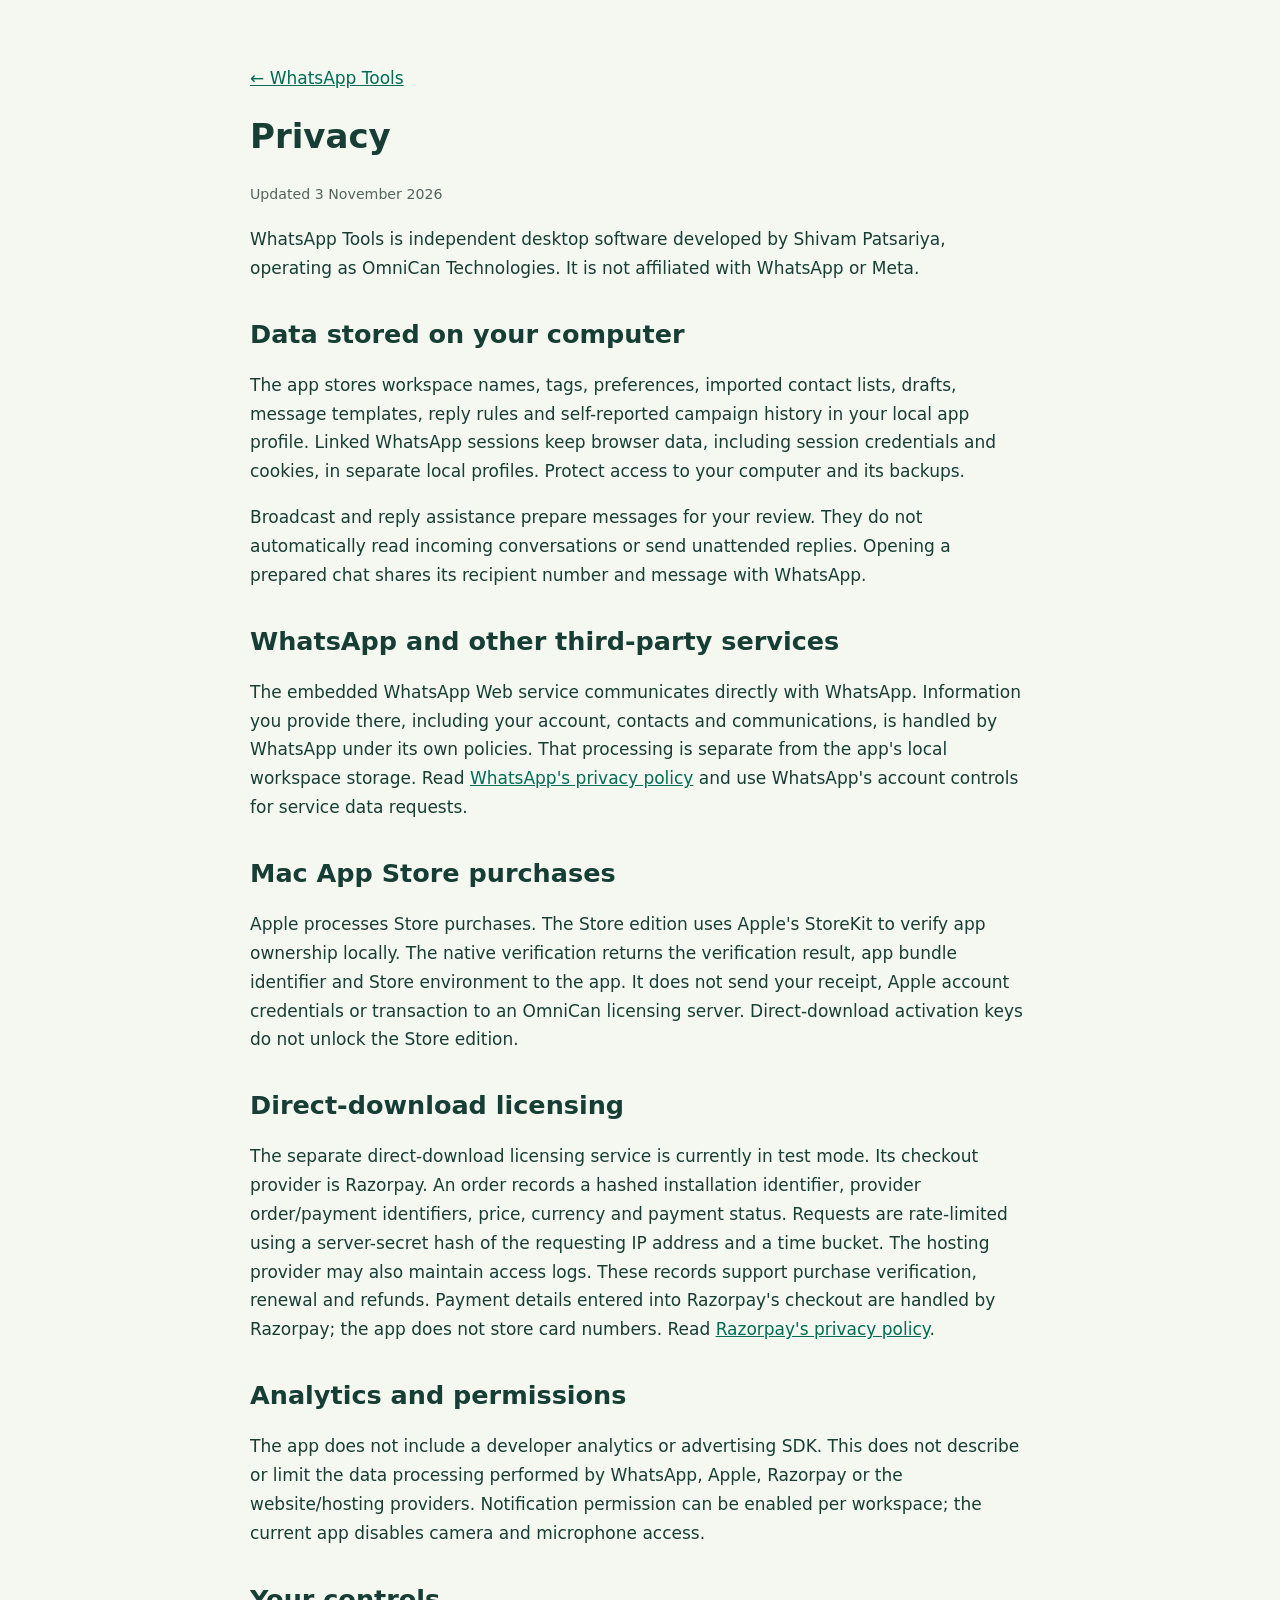
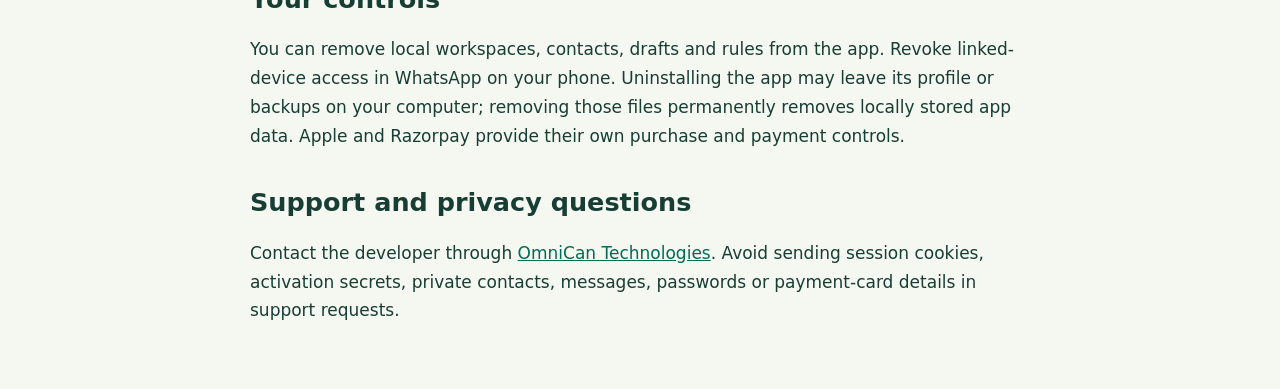
==== privacy.html @ 2dca19b9 "Add app privacy information and support pages for Store submission" ====
<!doctype html><html lang="en"><meta charset="utf-8"><meta name="viewport" content="width=device-width,initial-scale=1"><title>Privacy · WhatsApp Tools</title><style>body{font:17px/1.7 system-ui,sans-serif;max-width:780px;margin:64px auto;padding:0 24px;color:#173e35;background:#f5f7f1}h1,h2{line-height:1.2}h2{margin-top:36px}a{color:#006c53}small{color:#52645d}</style><main><a href="./">← WhatsApp Tools</a><h1>Privacy</h1><small>Updated 3 November 2026</small><p>WhatsApp Tools is independent desktop software developed by Shivam Patsariya, operating as OmniCan Technologies. It is not affiliated with WhatsApp or Meta.</p><h2>Data stored on your computer</h2><p>The app stores workspace names, tags, preferences, imported contact lists, drafts, message templates, reply rules and self-reported campaign history in your local app profile. Linked WhatsApp sessions keep browser data, including session credentials and cookies, in separate local profiles. Protect access to your computer and its backups.</p><p>Broadcast and reply assistance prepare messages for your review. They do not automatically read incoming conversations or send unattended replies. Opening a prepared chat shares its recipient number and message with WhatsApp.</p><h2>WhatsApp and other third-party services</h2><p>The embedded WhatsApp Web service communicates directly with WhatsApp. Information you provide there, including your account, contacts and communications, is handled by WhatsApp under its own policies. That processing is separate from the app's local workspace storage. Read <a href="https://www.whatsapp.com/legal/privacy-policy">WhatsApp's privacy policy</a> and use WhatsApp's account controls for service data requests.</p><h2>Mac App Store purchases</h2><p>Apple processes Store purchases. The Store edition uses Apple's StoreKit to verify app ownership locally. The native verification returns the verification result, app bundle identifier and Store environment to the app. It does not send your receipt, Apple account credentials or transaction to an OmniCan licensing server. Direct-download activation keys do not unlock the Store edition.</p><h2>Direct-download licensing</h2><p>The separate direct-download licensing service is currently in test mode. Its checkout provider is Razorpay. An order records a hashed installation identifier, provider order/payment identifiers, price, currency and payment status. Requests are rate-limited using a server-secret hash of the requesting IP address and a time bucket. The hosting provider may also maintain access logs. These records support purchase verification, renewal and refunds. Payment details entered into Razorpay's checkout are handled by Razorpay; the app does not store card numbers. Read <a href="https://razorpay.com/privacy/">Razorpay's privacy policy</a>.</p><h2>Analytics and permissions</h2><p>The app does not include a developer analytics or advertising SDK. This does not describe or limit the data processing performed by WhatsApp, Apple, Razorpay or the website/hosting providers. Notification permission can be enabled per workspace; the current app disables camera and microphone access.</p><h2>Your controls</h2><p>You can remove local workspaces, contacts, drafts and rules from the app. Revoke linked-device access in WhatsApp on your phone. Uninstalling the app may leave its profile or backups on your computer; removing those files permanently removes locally stored app data. Apple and Razorpay provide their own purchase and payment controls.</p><h2>Support and privacy questions</h2><p>Contact the developer through <a href="https://omnican.ca">OmniCan Technologies</a>. Avoid sending session cookies, activation secrets, private contacts, messages, passwords or payment-card details in support requests.</p></main></html>
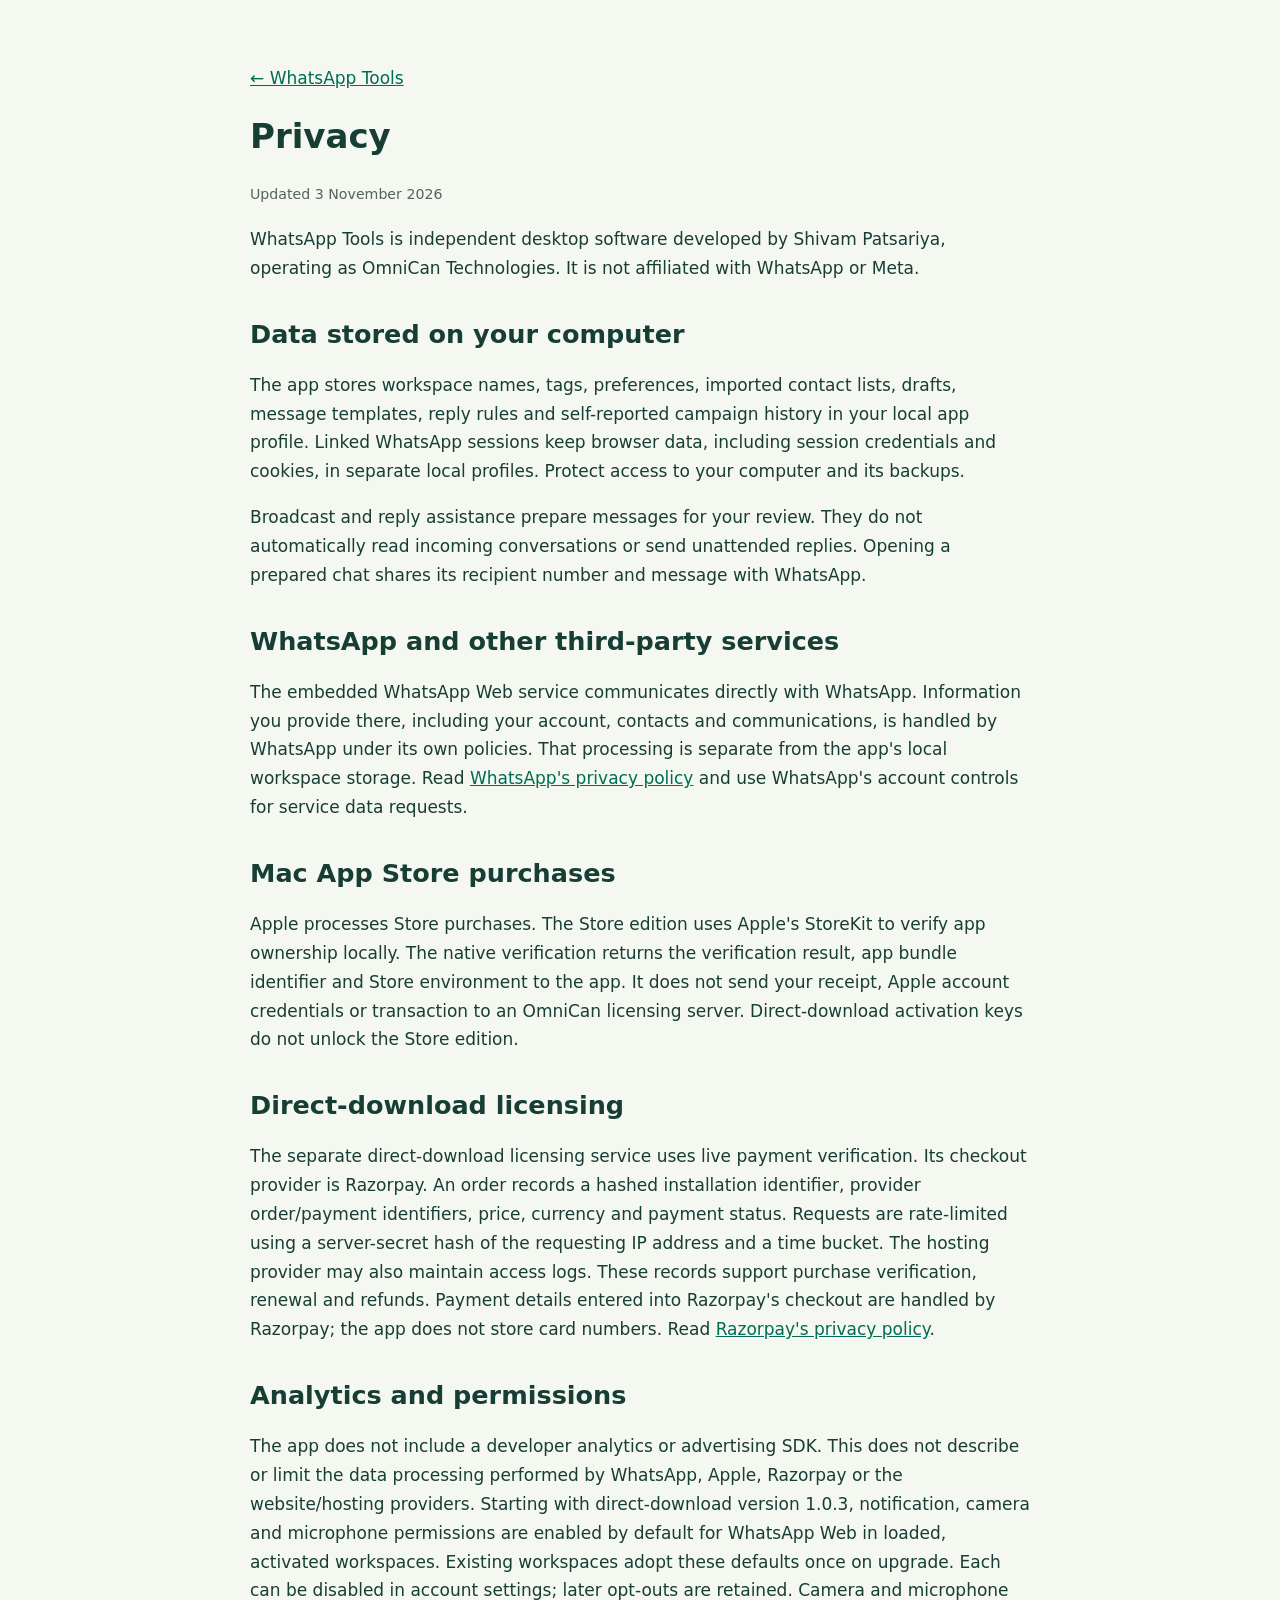
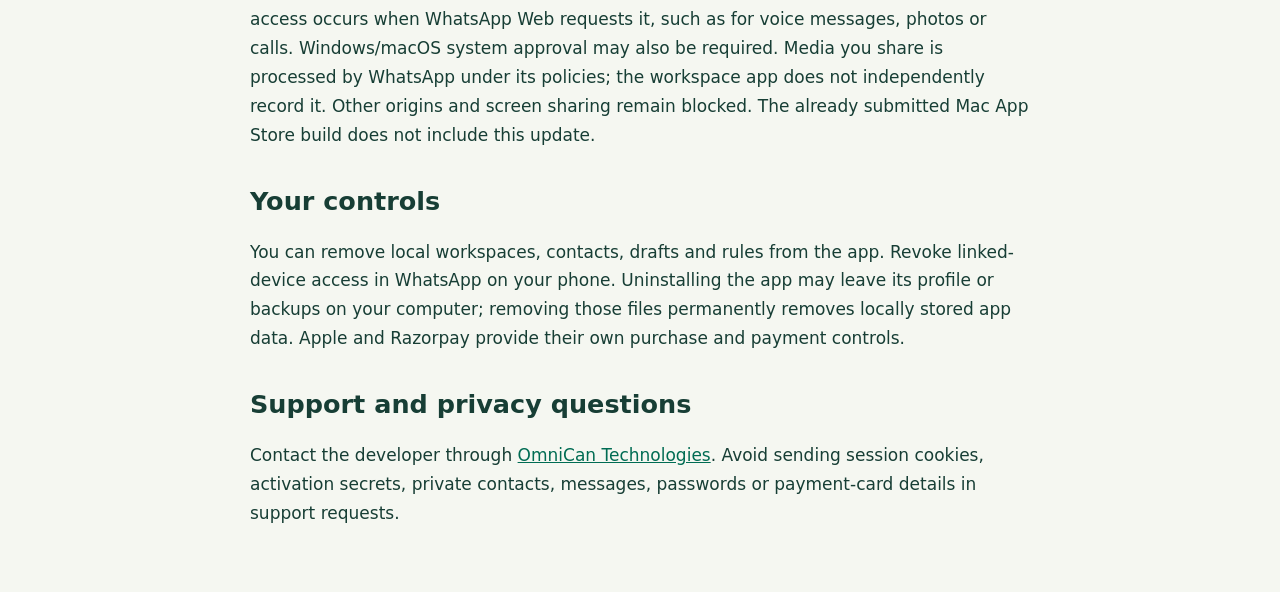
==== commit 45bc8c33: "Publish Windows permissions update and document device access" ====
--- a/privacy.html
+++ b/privacy.html
@@ -1 +1 @@
-<!doctype html><html lang="en"><meta charset="utf-8"><meta name="viewport" content="width=device-width,initial-scale=1"><title>Privacy · WhatsApp Tools</title><style>body{font:17px/1.7 system-ui,sans-serif;max-width:780px;margin:64px auto;padding:0 24px;color:#173e35;background:#f5f7f1}h1,h2{line-height:1.2}h2{margin-top:36px}a{color:#006c53}small{color:#52645d}</style><main><a href="./">← WhatsApp Tools</a><h1>Privacy</h1><small>Updated 3 November 2026</small><p>WhatsApp Tools is independent desktop software developed by Shivam Patsariya, operating as OmniCan Technologies. It is not affiliated with WhatsApp or Meta.</p><h2>Data stored on your computer</h2><p>The app stores workspace names, tags, preferences, imported contact lists, drafts, message templates, reply rules and self-reported campaign history in your local app profile. Linked WhatsApp sessions keep browser data, including session credentials and cookies, in separate local profiles. Protect access to your computer and its backups.</p><p>Broadcast and reply assistance prepare messages for your review. They do not automatically read incoming conversations or send unattended replies. Opening a prepared chat shares its recipient number and message with WhatsApp.</p><h2>WhatsApp and other third-party services</h2><p>The embedded WhatsApp Web service communicates directly with WhatsApp. Information you provide there, including your account, contacts and communications, is handled by WhatsApp under its own policies. That processing is separate from the app's local workspace storage. Read <a href="https://www.whatsapp.com/legal/privacy-policy">WhatsApp's privacy policy</a> and use WhatsApp's account controls for service data requests.</p><h2>Mac App Store purchases</h2><p>Apple processes Store purchases. The Store edition uses Apple's StoreKit to verify app ownership locally. The native verification returns the verification result, app bundle identifier and Store environment to the app. It does not send your receipt, Apple account credentials or transaction to an OmniCan licensing server. Direct-download activation keys do not unlock the Store edition.</p><h2>Direct-download licensing</h2><p>The separate direct-download licensing service is currently in test mode. Its checkout provider is Razorpay. An order records a hashed installation identifier, provider order/payment identifiers, price, currency and payment status. Requests are rate-limited using a server-secret hash of the requesting IP address and a time bucket. The hosting provider may also maintain access logs. These records support purchase verification, renewal and refunds. Payment details entered into Razorpay's checkout are handled by Razorpay; the app does not store card numbers. Read <a href="https://razorpay.com/privacy/">Razorpay's privacy policy</a>.</p><h2>Analytics and permissions</h2><p>The app does not include a developer analytics or advertising SDK. This does not describe or limit the data processing performed by WhatsApp, Apple, Razorpay or the website/hosting providers. Notification permission can be enabled per workspace; the current app disables camera and microphone access.</p><h2>Your controls</h2><p>You can remove local workspaces, contacts, drafts and rules from the app. Revoke linked-device access in WhatsApp on your phone. Uninstalling the app may leave its profile or backups on your computer; removing those files permanently removes locally stored app data. Apple and Razorpay provide their own purchase and payment controls.</p><h2>Support and privacy questions</h2><p>Contact the developer through <a href="https://omnican.ca">OmniCan Technologies</a>. Avoid sending session cookies, activation secrets, private contacts, messages, passwords or payment-card details in support requests.</p></main></html>
+<!doctype html><html lang="en"><meta charset="utf-8"><meta name="viewport" content="width=device-width,initial-scale=1"><title>Privacy · WhatsApp Tools</title><style>body{font:17px/1.7 system-ui,sans-serif;max-width:780px;margin:64px auto;padding:0 24px;color:#173e35;background:#f5f7f1}h1,h2{line-height:1.2}h2{margin-top:36px}a{color:#006c53}small{color:#52645d}</style><main><a href="./">← WhatsApp Tools</a><h1>Privacy</h1><small>Updated 3 November 2026</small><p>WhatsApp Tools is independent desktop software developed by Shivam Patsariya, operating as OmniCan Technologies. It is not affiliated with WhatsApp or Meta.</p><h2>Data stored on your computer</h2><p>The app stores workspace names, tags, preferences, imported contact lists, drafts, message templates, reply rules and self-reported campaign history in your local app profile. Linked WhatsApp sessions keep browser data, including session credentials and cookies, in separate local profiles. Protect access to your computer and its backups.</p><p>Broadcast and reply assistance prepare messages for your review. They do not automatically read incoming conversations or send unattended replies. Opening a prepared chat shares its recipient number and message with WhatsApp.</p><h2>WhatsApp and other third-party services</h2><p>The embedded WhatsApp Web service communicates directly with WhatsApp. Information you provide there, including your account, contacts and communications, is handled by WhatsApp under its own policies. That processing is separate from the app's local workspace storage. Read <a href="https://www.whatsapp.com/legal/privacy-policy">WhatsApp's privacy policy</a> and use WhatsApp's account controls for service data requests.</p><h2>Mac App Store purchases</h2><p>Apple processes Store purchases. The Store edition uses Apple's StoreKit to verify app ownership locally. The native verification returns the verification result, app bundle identifier and Store environment to the app. It does not send your receipt, Apple account credentials or transaction to an OmniCan licensing server. Direct-download activation keys do not unlock the Store edition.</p><h2>Direct-download licensing</h2><p>The separate direct-download licensing service uses live payment verification. Its checkout provider is Razorpay. An order records a hashed installation identifier, provider order/payment identifiers, price, currency and payment status. Requests are rate-limited using a server-secret hash of the requesting IP address and a time bucket. The hosting provider may also maintain access logs. These records support purchase verification, renewal and refunds. Payment details entered into Razorpay's checkout are handled by Razorpay; the app does not store card numbers. Read <a href="https://razorpay.com/privacy/">Razorpay's privacy policy</a>.</p><h2>Analytics and permissions</h2><p>The app does not include a developer analytics or advertising SDK. This does not describe or limit the data processing performed by WhatsApp, Apple, Razorpay or the website/hosting providers. Starting with direct-download version 1.0.3, notification, camera and microphone permissions are enabled by default for WhatsApp Web in loaded, activated workspaces. Existing workspaces adopt these defaults once on upgrade. Each can be disabled in account settings; later opt-outs are retained. Camera and microphone access occurs when WhatsApp Web requests it, such as for voice messages, photos or calls. Windows/macOS system approval may also be required. Media you share is processed by WhatsApp under its policies; the workspace app does not independently record it. Other origins and screen sharing remain blocked. The already submitted Mac App Store build does not include this update.</p><h2>Your controls</h2><p>You can remove local workspaces, contacts, drafts and rules from the app. Revoke linked-device access in WhatsApp on your phone. Uninstalling the app may leave its profile or backups on your computer; removing those files permanently removes locally stored app data. Apple and Razorpay provide their own purchase and payment controls.</p><h2>Support and privacy questions</h2><p>Contact the developer through <a href="https://omnican.ca">OmniCan Technologies</a>. Avoid sending session cookies, activation secrets, private contacts, messages, passwords or payment-card details in support requests.</p></main></html>
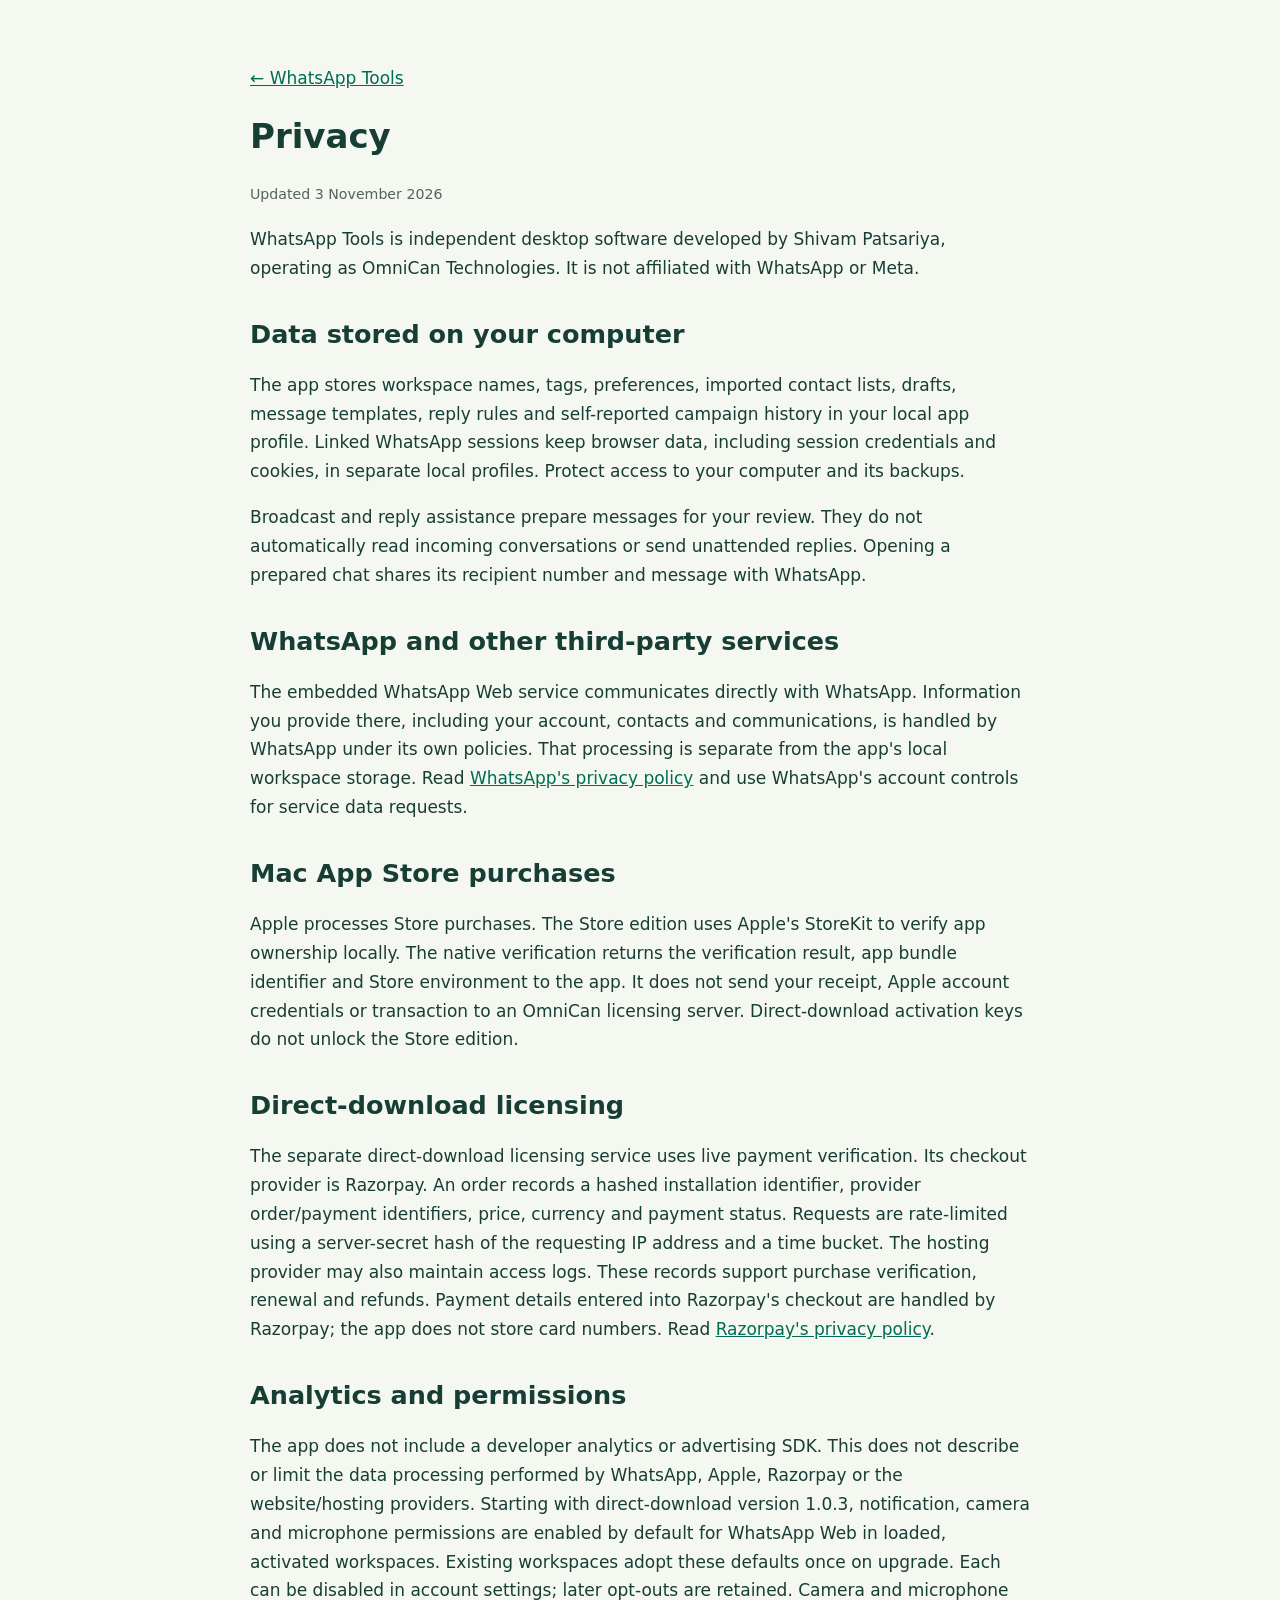
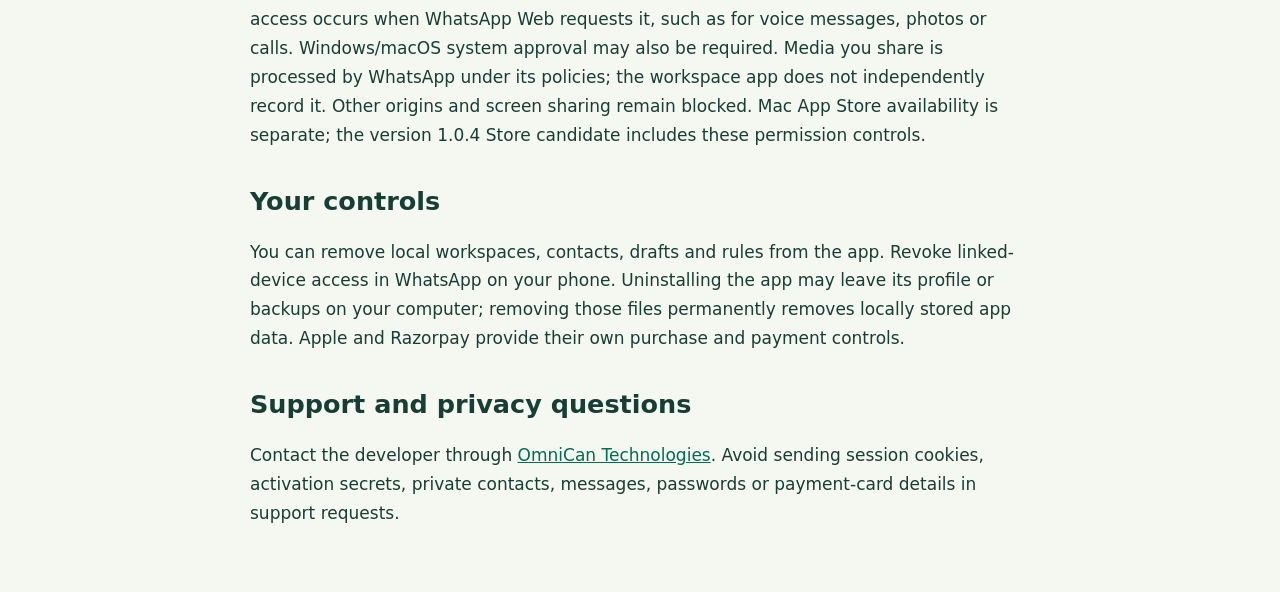
==== commit 2d0353fa: "Align Store availability and privacy text with uploaded 1.0.4 candidate" ====
--- a/privacy.html
+++ b/privacy.html
@@ -1 +1 @@
-<!doctype html><html lang="en"><meta charset="utf-8"><meta name="viewport" content="width=device-width,initial-scale=1"><title>Privacy · WhatsApp Tools</title><style>body{font:17px/1.7 system-ui,sans-serif;max-width:780px;margin:64px auto;padding:0 24px;color:#173e35;background:#f5f7f1}h1,h2{line-height:1.2}h2{margin-top:36px}a{color:#006c53}small{color:#52645d}</style><main><a href="./">← WhatsApp Tools</a><h1>Privacy</h1><small>Updated 3 November 2026</small><p>WhatsApp Tools is independent desktop software developed by Shivam Patsariya, operating as OmniCan Technologies. It is not affiliated with WhatsApp or Meta.</p><h2>Data stored on your computer</h2><p>The app stores workspace names, tags, preferences, imported contact lists, drafts, message templates, reply rules and self-reported campaign history in your local app profile. Linked WhatsApp sessions keep browser data, including session credentials and cookies, in separate local profiles. Protect access to your computer and its backups.</p><p>Broadcast and reply assistance prepare messages for your review. They do not automatically read incoming conversations or send unattended replies. Opening a prepared chat shares its recipient number and message with WhatsApp.</p><h2>WhatsApp and other third-party services</h2><p>The embedded WhatsApp Web service communicates directly with WhatsApp. Information you provide there, including your account, contacts and communications, is handled by WhatsApp under its own policies. That processing is separate from the app's local workspace storage. Read <a href="https://www.whatsapp.com/legal/privacy-policy">WhatsApp's privacy policy</a> and use WhatsApp's account controls for service data requests.</p><h2>Mac App Store purchases</h2><p>Apple processes Store purchases. The Store edition uses Apple's StoreKit to verify app ownership locally. The native verification returns the verification result, app bundle identifier and Store environment to the app. It does not send your receipt, Apple account credentials or transaction to an OmniCan licensing server. Direct-download activation keys do not unlock the Store edition.</p><h2>Direct-download licensing</h2><p>The separate direct-download licensing service uses live payment verification. Its checkout provider is Razorpay. An order records a hashed installation identifier, provider order/payment identifiers, price, currency and payment status. Requests are rate-limited using a server-secret hash of the requesting IP address and a time bucket. The hosting provider may also maintain access logs. These records support purchase verification, renewal and refunds. Payment details entered into Razorpay's checkout are handled by Razorpay; the app does not store card numbers. Read <a href="https://razorpay.com/privacy/">Razorpay's privacy policy</a>.</p><h2>Analytics and permissions</h2><p>The app does not include a developer analytics or advertising SDK. This does not describe or limit the data processing performed by WhatsApp, Apple, Razorpay or the website/hosting providers. Starting with direct-download version 1.0.3, notification, camera and microphone permissions are enabled by default for WhatsApp Web in loaded, activated workspaces. Existing workspaces adopt these defaults once on upgrade. Each can be disabled in account settings; later opt-outs are retained. Camera and microphone access occurs when WhatsApp Web requests it, such as for voice messages, photos or calls. Windows/macOS system approval may also be required. Media you share is processed by WhatsApp under its policies; the workspace app does not independently record it. Other origins and screen sharing remain blocked. The already submitted Mac App Store build does not include this update.</p><h2>Your controls</h2><p>You can remove local workspaces, contacts, drafts and rules from the app. Revoke linked-device access in WhatsApp on your phone. Uninstalling the app may leave its profile or backups on your computer; removing those files permanently removes locally stored app data. Apple and Razorpay provide their own purchase and payment controls.</p><h2>Support and privacy questions</h2><p>Contact the developer through <a href="https://omnican.ca">OmniCan Technologies</a>. Avoid sending session cookies, activation secrets, private contacts, messages, passwords or payment-card details in support requests.</p></main></html>
+<!doctype html><html lang="en"><meta charset="utf-8"><meta name="viewport" content="width=device-width,initial-scale=1"><title>Privacy · WhatsApp Tools</title><style>body{font:17px/1.7 system-ui,sans-serif;max-width:780px;margin:64px auto;padding:0 24px;color:#173e35;background:#f5f7f1}h1,h2{line-height:1.2}h2{margin-top:36px}a{color:#006c53}small{color:#52645d}</style><main><a href="./">← WhatsApp Tools</a><h1>Privacy</h1><small>Updated 3 November 2026</small><p>WhatsApp Tools is independent desktop software developed by Shivam Patsariya, operating as OmniCan Technologies. It is not affiliated with WhatsApp or Meta.</p><h2>Data stored on your computer</h2><p>The app stores workspace names, tags, preferences, imported contact lists, drafts, message templates, reply rules and self-reported campaign history in your local app profile. Linked WhatsApp sessions keep browser data, including session credentials and cookies, in separate local profiles. Protect access to your computer and its backups.</p><p>Broadcast and reply assistance prepare messages for your review. They do not automatically read incoming conversations or send unattended replies. Opening a prepared chat shares its recipient number and message with WhatsApp.</p><h2>WhatsApp and other third-party services</h2><p>The embedded WhatsApp Web service communicates directly with WhatsApp. Information you provide there, including your account, contacts and communications, is handled by WhatsApp under its own policies. That processing is separate from the app's local workspace storage. Read <a href="https://www.whatsapp.com/legal/privacy-policy">WhatsApp's privacy policy</a> and use WhatsApp's account controls for service data requests.</p><h2>Mac App Store purchases</h2><p>Apple processes Store purchases. The Store edition uses Apple's StoreKit to verify app ownership locally. The native verification returns the verification result, app bundle identifier and Store environment to the app. It does not send your receipt, Apple account credentials or transaction to an OmniCan licensing server. Direct-download activation keys do not unlock the Store edition.</p><h2>Direct-download licensing</h2><p>The separate direct-download licensing service uses live payment verification. Its checkout provider is Razorpay. An order records a hashed installation identifier, provider order/payment identifiers, price, currency and payment status. Requests are rate-limited using a server-secret hash of the requesting IP address and a time bucket. The hosting provider may also maintain access logs. These records support purchase verification, renewal and refunds. Payment details entered into Razorpay's checkout are handled by Razorpay; the app does not store card numbers. Read <a href="https://razorpay.com/privacy/">Razorpay's privacy policy</a>.</p><h2>Analytics and permissions</h2><p>The app does not include a developer analytics or advertising SDK. This does not describe or limit the data processing performed by WhatsApp, Apple, Razorpay or the website/hosting providers. Starting with direct-download version 1.0.3, notification, camera and microphone permissions are enabled by default for WhatsApp Web in loaded, activated workspaces. Existing workspaces adopt these defaults once on upgrade. Each can be disabled in account settings; later opt-outs are retained. Camera and microphone access occurs when WhatsApp Web requests it, such as for voice messages, photos or calls. Windows/macOS system approval may also be required. Media you share is processed by WhatsApp under its policies; the workspace app does not independently record it. Other origins and screen sharing remain blocked. Mac App Store availability is separate; the version 1.0.4 Store candidate includes these permission controls.</p><h2>Your controls</h2><p>You can remove local workspaces, contacts, drafts and rules from the app. Revoke linked-device access in WhatsApp on your phone. Uninstalling the app may leave its profile or backups on your computer; removing those files permanently removes locally stored app data. Apple and Razorpay provide their own purchase and payment controls.</p><h2>Support and privacy questions</h2><p>Contact the developer through <a href="https://omnican.ca">OmniCan Technologies</a>. Avoid sending session cookies, activation secrets, private contacts, messages, passwords or payment-card details in support requests.</p></main></html>
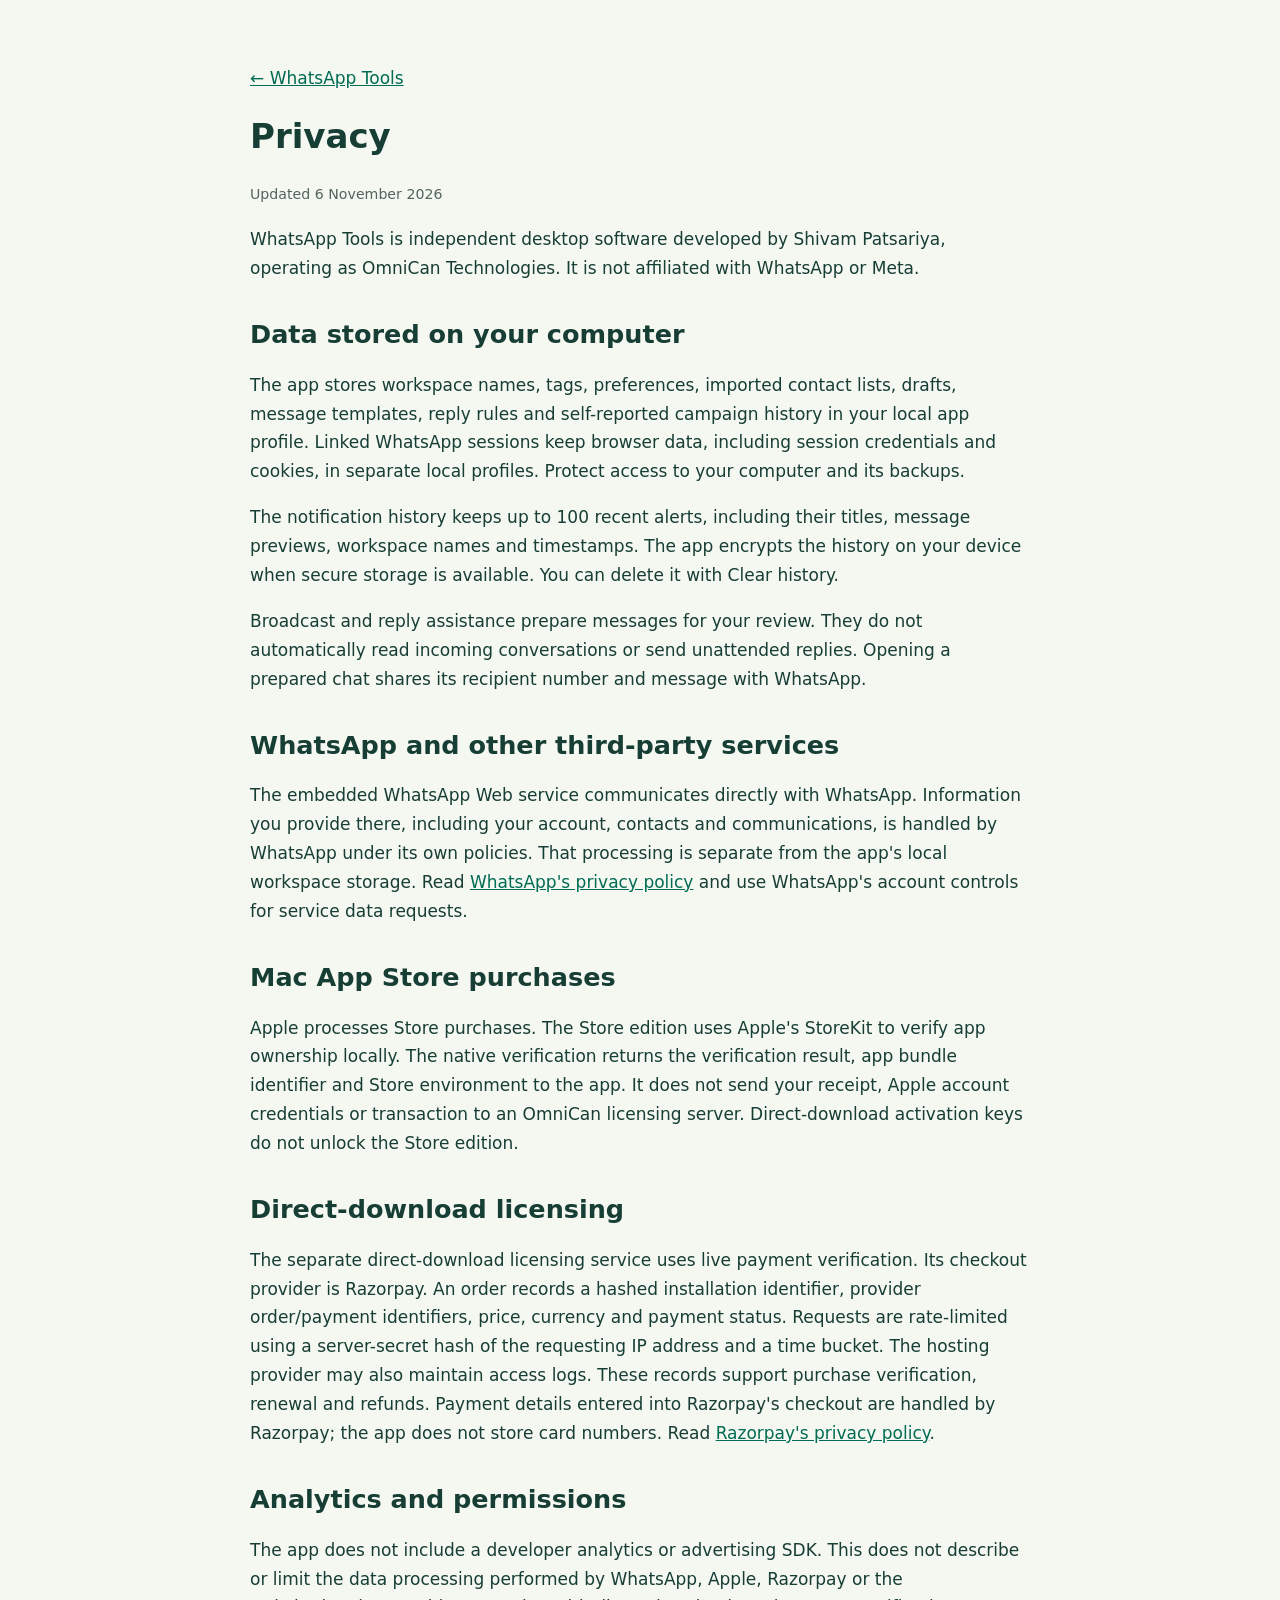
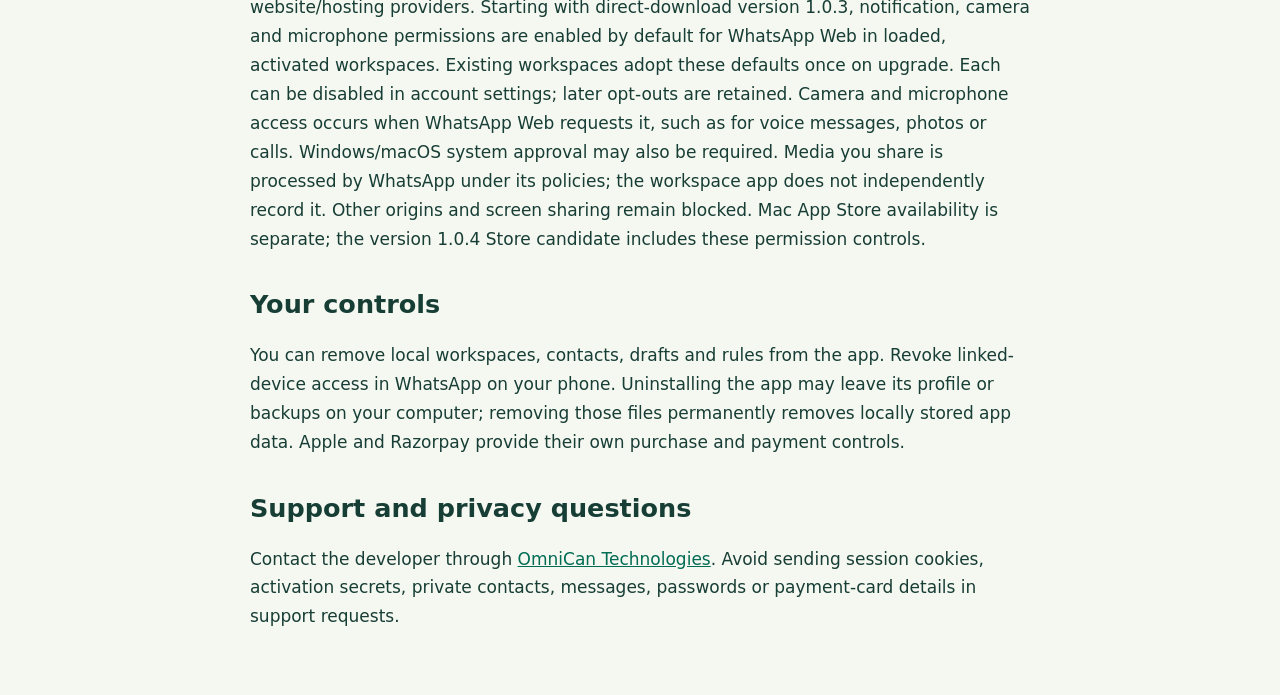
==== commit 70851f75: "Prepare landing page for WhatsApp Tools 1.0.6" ====
--- a/privacy.html
+++ b/privacy.html
@@ -1 +1 @@
-<!doctype html><html lang="en"><meta charset="utf-8"><meta name="viewport" content="width=device-width,initial-scale=1"><title>Privacy · WhatsApp Tools</title><style>body{font:17px/1.7 system-ui,sans-serif;max-width:780px;margin:64px auto;padding:0 24px;color:#173e35;background:#f5f7f1}h1,h2{line-height:1.2}h2{margin-top:36px}a{color:#006c53}small{color:#52645d}</style><main><a href="./">← WhatsApp Tools</a><h1>Privacy</h1><small>Updated 3 November 2026</small><p>WhatsApp Tools is independent desktop software developed by Shivam Patsariya, operating as OmniCan Technologies. It is not affiliated with WhatsApp or Meta.</p><h2>Data stored on your computer</h2><p>The app stores workspace names, tags, preferences, imported contact lists, drafts, message templates, reply rules and self-reported campaign history in your local app profile. Linked WhatsApp sessions keep browser data, including session credentials and cookies, in separate local profiles. Protect access to your computer and its backups.</p><p>Broadcast and reply assistance prepare messages for your review. They do not automatically read incoming conversations or send unattended replies. Opening a prepared chat shares its recipient number and message with WhatsApp.</p><h2>WhatsApp and other third-party services</h2><p>The embedded WhatsApp Web service communicates directly with WhatsApp. Information you provide there, including your account, contacts and communications, is handled by WhatsApp under its own policies. That processing is separate from the app's local workspace storage. Read <a href="https://www.whatsapp.com/legal/privacy-policy">WhatsApp's privacy policy</a> and use WhatsApp's account controls for service data requests.</p><h2>Mac App Store purchases</h2><p>Apple processes Store purchases. The Store edition uses Apple's StoreKit to verify app ownership locally. The native verification returns the verification result, app bundle identifier and Store environment to the app. It does not send your receipt, Apple account credentials or transaction to an OmniCan licensing server. Direct-download activation keys do not unlock the Store edition.</p><h2>Direct-download licensing</h2><p>The separate direct-download licensing service uses live payment verification. Its checkout provider is Razorpay. An order records a hashed installation identifier, provider order/payment identifiers, price, currency and payment status. Requests are rate-limited using a server-secret hash of the requesting IP address and a time bucket. The hosting provider may also maintain access logs. These records support purchase verification, renewal and refunds. Payment details entered into Razorpay's checkout are handled by Razorpay; the app does not store card numbers. Read <a href="https://razorpay.com/privacy/">Razorpay's privacy policy</a>.</p><h2>Analytics and permissions</h2><p>The app does not include a developer analytics or advertising SDK. This does not describe or limit the data processing performed by WhatsApp, Apple, Razorpay or the website/hosting providers. Starting with direct-download version 1.0.3, notification, camera and microphone permissions are enabled by default for WhatsApp Web in loaded, activated workspaces. Existing workspaces adopt these defaults once on upgrade. Each can be disabled in account settings; later opt-outs are retained. Camera and microphone access occurs when WhatsApp Web requests it, such as for voice messages, photos or calls. Windows/macOS system approval may also be required. Media you share is processed by WhatsApp under its policies; the workspace app does not independently record it. Other origins and screen sharing remain blocked. Mac App Store availability is separate; the version 1.0.4 Store candidate includes these permission controls.</p><h2>Your controls</h2><p>You can remove local workspaces, contacts, drafts and rules from the app. Revoke linked-device access in WhatsApp on your phone. Uninstalling the app may leave its profile or backups on your computer; removing those files permanently removes locally stored app data. Apple and Razorpay provide their own purchase and payment controls.</p><h2>Support and privacy questions</h2><p>Contact the developer through <a href="https://omnican.ca">OmniCan Technologies</a>. Avoid sending session cookies, activation secrets, private contacts, messages, passwords or payment-card details in support requests.</p></main></html>
+<!doctype html><html lang="en"><meta charset="utf-8"><meta name="viewport" content="width=device-width,initial-scale=1"><title>Privacy · WhatsApp Tools</title><style>body{font:17px/1.7 system-ui,sans-serif;max-width:780px;margin:64px auto;padding:0 24px;color:#173e35;background:#f5f7f1}h1,h2{line-height:1.2}h2{margin-top:36px}a{color:#006c53}small{color:#52645d}</style><main><a href="./">← WhatsApp Tools</a><h1>Privacy</h1><small>Updated 6 November 2026</small><p>WhatsApp Tools is independent desktop software developed by Shivam Patsariya, operating as OmniCan Technologies. It is not affiliated with WhatsApp or Meta.</p><h2>Data stored on your computer</h2><p>The app stores workspace names, tags, preferences, imported contact lists, drafts, message templates, reply rules and self-reported campaign history in your local app profile. Linked WhatsApp sessions keep browser data, including session credentials and cookies, in separate local profiles. Protect access to your computer and its backups.</p><p>The notification history keeps up to 100 recent alerts, including their titles, message previews, workspace names and timestamps. The app encrypts the history on your device when secure storage is available. You can delete it with Clear history.</p><p>Broadcast and reply assistance prepare messages for your review. They do not automatically read incoming conversations or send unattended replies. Opening a prepared chat shares its recipient number and message with WhatsApp.</p><h2>WhatsApp and other third-party services</h2><p>The embedded WhatsApp Web service communicates directly with WhatsApp. Information you provide there, including your account, contacts and communications, is handled by WhatsApp under its own policies. That processing is separate from the app's local workspace storage. Read <a href="https://www.whatsapp.com/legal/privacy-policy">WhatsApp's privacy policy</a> and use WhatsApp's account controls for service data requests.</p><h2>Mac App Store purchases</h2><p>Apple processes Store purchases. The Store edition uses Apple's StoreKit to verify app ownership locally. The native verification returns the verification result, app bundle identifier and Store environment to the app. It does not send your receipt, Apple account credentials or transaction to an OmniCan licensing server. Direct-download activation keys do not unlock the Store edition.</p><h2>Direct-download licensing</h2><p>The separate direct-download licensing service uses live payment verification. Its checkout provider is Razorpay. An order records a hashed installation identifier, provider order/payment identifiers, price, currency and payment status. Requests are rate-limited using a server-secret hash of the requesting IP address and a time bucket. The hosting provider may also maintain access logs. These records support purchase verification, renewal and refunds. Payment details entered into Razorpay's checkout are handled by Razorpay; the app does not store card numbers. Read <a href="https://razorpay.com/privacy/">Razorpay's privacy policy</a>.</p><h2>Analytics and permissions</h2><p>The app does not include a developer analytics or advertising SDK. This does not describe or limit the data processing performed by WhatsApp, Apple, Razorpay or the website/hosting providers. Starting with direct-download version 1.0.3, notification, camera and microphone permissions are enabled by default for WhatsApp Web in loaded, activated workspaces. Existing workspaces adopt these defaults once on upgrade. Each can be disabled in account settings; later opt-outs are retained. Camera and microphone access occurs when WhatsApp Web requests it, such as for voice messages, photos or calls. Windows/macOS system approval may also be required. Media you share is processed by WhatsApp under its policies; the workspace app does not independently record it. Other origins and screen sharing remain blocked. Mac App Store availability is separate; the version 1.0.4 Store candidate includes these permission controls.</p><h2>Your controls</h2><p>You can remove local workspaces, contacts, drafts and rules from the app. Revoke linked-device access in WhatsApp on your phone. Uninstalling the app may leave its profile or backups on your computer; removing those files permanently removes locally stored app data. Apple and Razorpay provide their own purchase and payment controls.</p><h2>Support and privacy questions</h2><p>Contact the developer through <a href="https://omnican.ca">OmniCan Technologies</a>. Avoid sending session cookies, activation secrets, private contacts, messages, passwords or payment-card details in support requests.</p></main></html>
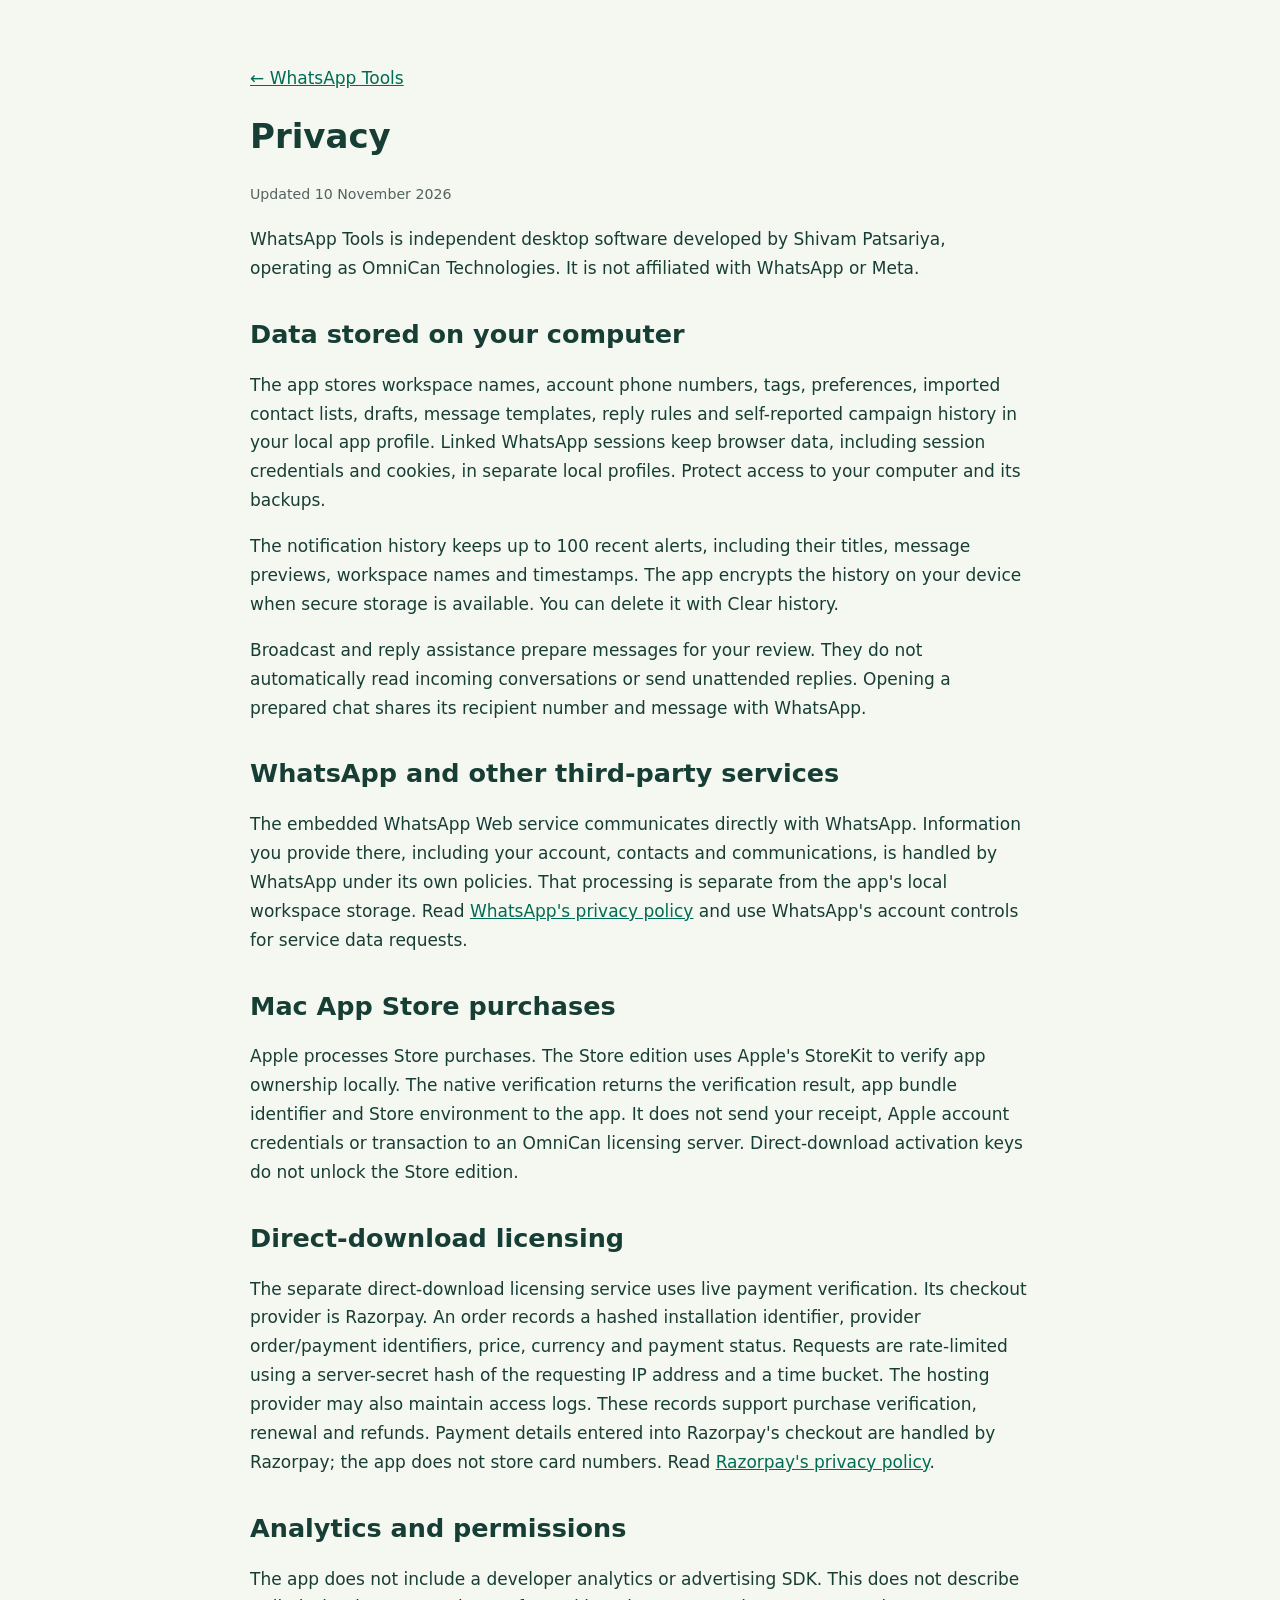
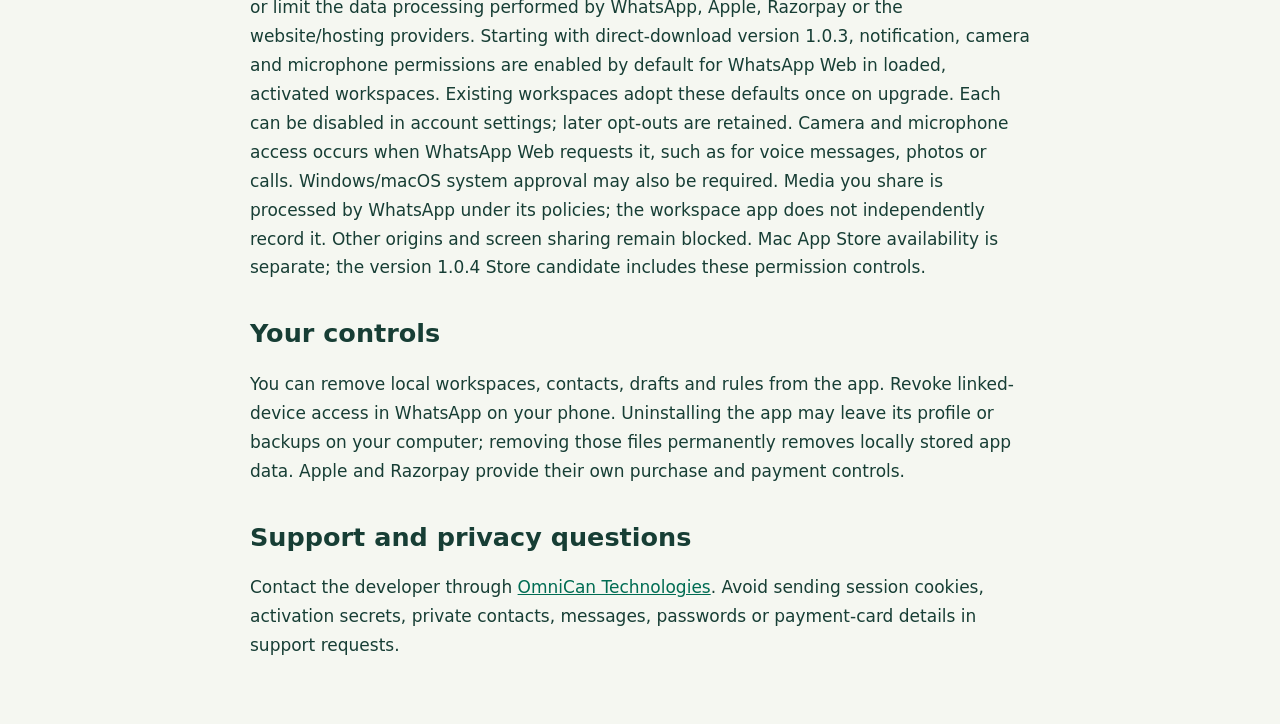
==== commit ffbbc9a1: "Prepare light workspace release 1.0.10 downloads" ====
--- a/privacy.html
+++ b/privacy.html
@@ -1 +1 @@
-<!doctype html><html lang="en"><meta charset="utf-8"><meta name="viewport" content="width=device-width,initial-scale=1"><title>Privacy · WhatsApp Tools</title><style>body{font:17px/1.7 system-ui,sans-serif;max-width:780px;margin:64px auto;padding:0 24px;color:#173e35;background:#f5f7f1}h1,h2{line-height:1.2}h2{margin-top:36px}a{color:#006c53}small{color:#52645d}</style><main><a href="./">← WhatsApp Tools</a><h1>Privacy</h1><small>Updated 6 November 2026</small><p>WhatsApp Tools is independent desktop software developed by Shivam Patsariya, operating as OmniCan Technologies. It is not affiliated with WhatsApp or Meta.</p><h2>Data stored on your computer</h2><p>The app stores workspace names, tags, preferences, imported contact lists, drafts, message templates, reply rules and self-reported campaign history in your local app profile. Linked WhatsApp sessions keep browser data, including session credentials and cookies, in separate local profiles. Protect access to your computer and its backups.</p><p>The notification history keeps up to 100 recent alerts, including their titles, message previews, workspace names and timestamps. The app encrypts the history on your device when secure storage is available. You can delete it with Clear history.</p><p>Broadcast and reply assistance prepare messages for your review. They do not automatically read incoming conversations or send unattended replies. Opening a prepared chat shares its recipient number and message with WhatsApp.</p><h2>WhatsApp and other third-party services</h2><p>The embedded WhatsApp Web service communicates directly with WhatsApp. Information you provide there, including your account, contacts and communications, is handled by WhatsApp under its own policies. That processing is separate from the app's local workspace storage. Read <a href="https://www.whatsapp.com/legal/privacy-policy">WhatsApp's privacy policy</a> and use WhatsApp's account controls for service data requests.</p><h2>Mac App Store purchases</h2><p>Apple processes Store purchases. The Store edition uses Apple's StoreKit to verify app ownership locally. The native verification returns the verification result, app bundle identifier and Store environment to the app. It does not send your receipt, Apple account credentials or transaction to an OmniCan licensing server. Direct-download activation keys do not unlock the Store edition.</p><h2>Direct-download licensing</h2><p>The separate direct-download licensing service uses live payment verification. Its checkout provider is Razorpay. An order records a hashed installation identifier, provider order/payment identifiers, price, currency and payment status. Requests are rate-limited using a server-secret hash of the requesting IP address and a time bucket. The hosting provider may also maintain access logs. These records support purchase verification, renewal and refunds. Payment details entered into Razorpay's checkout are handled by Razorpay; the app does not store card numbers. Read <a href="https://razorpay.com/privacy/">Razorpay's privacy policy</a>.</p><h2>Analytics and permissions</h2><p>The app does not include a developer analytics or advertising SDK. This does not describe or limit the data processing performed by WhatsApp, Apple, Razorpay or the website/hosting providers. Starting with direct-download version 1.0.3, notification, camera and microphone permissions are enabled by default for WhatsApp Web in loaded, activated workspaces. Existing workspaces adopt these defaults once on upgrade. Each can be disabled in account settings; later opt-outs are retained. Camera and microphone access occurs when WhatsApp Web requests it, such as for voice messages, photos or calls. Windows/macOS system approval may also be required. Media you share is processed by WhatsApp under its policies; the workspace app does not independently record it. Other origins and screen sharing remain blocked. Mac App Store availability is separate; the version 1.0.4 Store candidate includes these permission controls.</p><h2>Your controls</h2><p>You can remove local workspaces, contacts, drafts and rules from the app. Revoke linked-device access in WhatsApp on your phone. Uninstalling the app may leave its profile or backups on your computer; removing those files permanently removes locally stored app data. Apple and Razorpay provide their own purchase and payment controls.</p><h2>Support and privacy questions</h2><p>Contact the developer through <a href="https://omnican.ca">OmniCan Technologies</a>. Avoid sending session cookies, activation secrets, private contacts, messages, passwords or payment-card details in support requests.</p></main></html>
+<!doctype html><html lang="en"><meta charset="utf-8"><meta name="viewport" content="width=device-width,initial-scale=1"><title>Privacy · WhatsApp Tools</title><style>body{font:17px/1.7 system-ui,sans-serif;max-width:780px;margin:64px auto;padding:0 24px;color:#173e35;background:#f5f7f1}h1,h2{line-height:1.2}h2{margin-top:36px}a{color:#006c53}small{color:#52645d}</style><main><a href="./">← WhatsApp Tools</a><h1>Privacy</h1><small>Updated 10 November 2026</small><p>WhatsApp Tools is independent desktop software developed by Shivam Patsariya, operating as OmniCan Technologies. It is not affiliated with WhatsApp or Meta.</p><h2>Data stored on your computer</h2><p>The app stores workspace names, account phone numbers, tags, preferences, imported contact lists, drafts, message templates, reply rules and self-reported campaign history in your local app profile. Linked WhatsApp sessions keep browser data, including session credentials and cookies, in separate local profiles. Protect access to your computer and its backups.</p><p>The notification history keeps up to 100 recent alerts, including their titles, message previews, workspace names and timestamps. The app encrypts the history on your device when secure storage is available. You can delete it with Clear history.</p><p>Broadcast and reply assistance prepare messages for your review. They do not automatically read incoming conversations or send unattended replies. Opening a prepared chat shares its recipient number and message with WhatsApp.</p><h2>WhatsApp and other third-party services</h2><p>The embedded WhatsApp Web service communicates directly with WhatsApp. Information you provide there, including your account, contacts and communications, is handled by WhatsApp under its own policies. That processing is separate from the app's local workspace storage. Read <a href="https://www.whatsapp.com/legal/privacy-policy">WhatsApp's privacy policy</a> and use WhatsApp's account controls for service data requests.</p><h2>Mac App Store purchases</h2><p>Apple processes Store purchases. The Store edition uses Apple's StoreKit to verify app ownership locally. The native verification returns the verification result, app bundle identifier and Store environment to the app. It does not send your receipt, Apple account credentials or transaction to an OmniCan licensing server. Direct-download activation keys do not unlock the Store edition.</p><h2>Direct-download licensing</h2><p>The separate direct-download licensing service uses live payment verification. Its checkout provider is Razorpay. An order records a hashed installation identifier, provider order/payment identifiers, price, currency and payment status. Requests are rate-limited using a server-secret hash of the requesting IP address and a time bucket. The hosting provider may also maintain access logs. These records support purchase verification, renewal and refunds. Payment details entered into Razorpay's checkout are handled by Razorpay; the app does not store card numbers. Read <a href="https://razorpay.com/privacy/">Razorpay's privacy policy</a>.</p><h2>Analytics and permissions</h2><p>The app does not include a developer analytics or advertising SDK. This does not describe or limit the data processing performed by WhatsApp, Apple, Razorpay or the website/hosting providers. Starting with direct-download version 1.0.3, notification, camera and microphone permissions are enabled by default for WhatsApp Web in loaded, activated workspaces. Existing workspaces adopt these defaults once on upgrade. Each can be disabled in account settings; later opt-outs are retained. Camera and microphone access occurs when WhatsApp Web requests it, such as for voice messages, photos or calls. Windows/macOS system approval may also be required. Media you share is processed by WhatsApp under its policies; the workspace app does not independently record it. Other origins and screen sharing remain blocked. Mac App Store availability is separate; the version 1.0.4 Store candidate includes these permission controls.</p><h2>Your controls</h2><p>You can remove local workspaces, contacts, drafts and rules from the app. Revoke linked-device access in WhatsApp on your phone. Uninstalling the app may leave its profile or backups on your computer; removing those files permanently removes locally stored app data. Apple and Razorpay provide their own purchase and payment controls.</p><h2>Support and privacy questions</h2><p>Contact the developer through <a href="https://omnican.ca">OmniCan Technologies</a>. Avoid sending session cookies, activation secrets, private contacts, messages, passwords or payment-card details in support requests.</p></main></html>
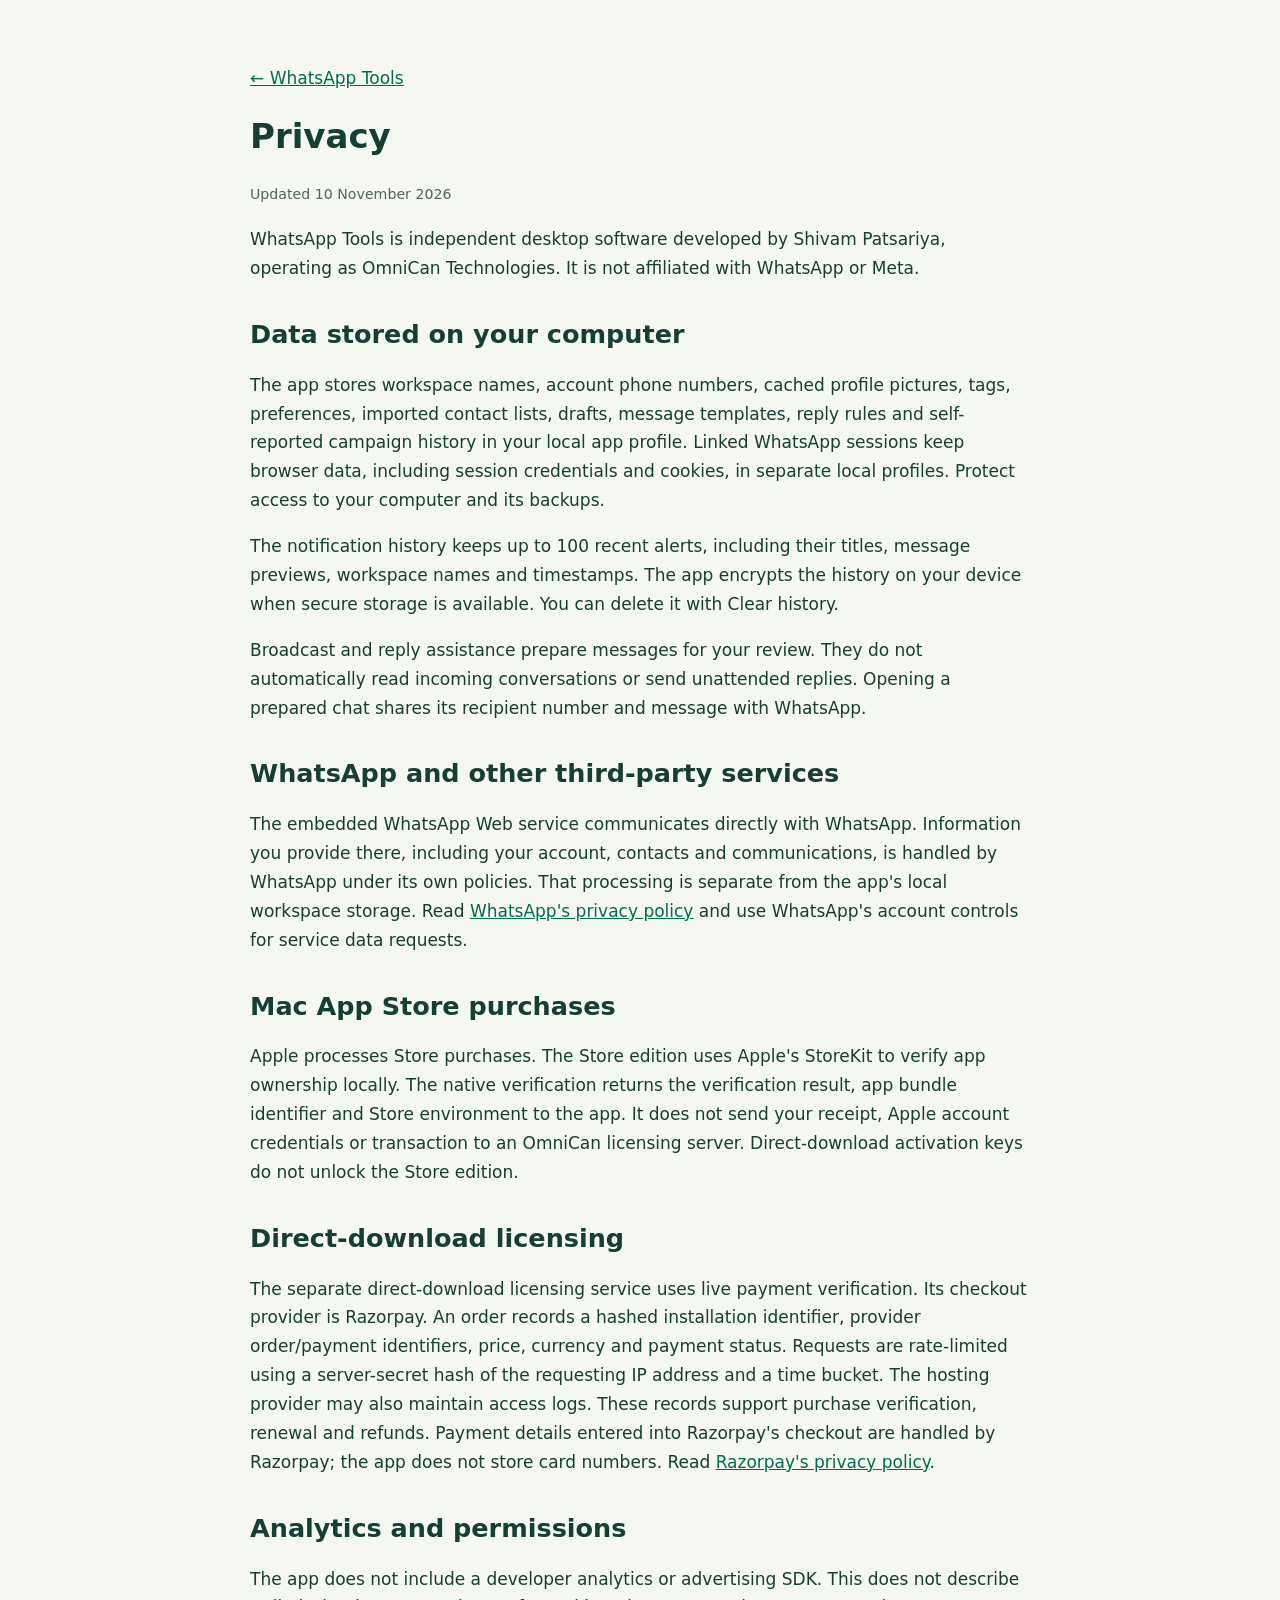
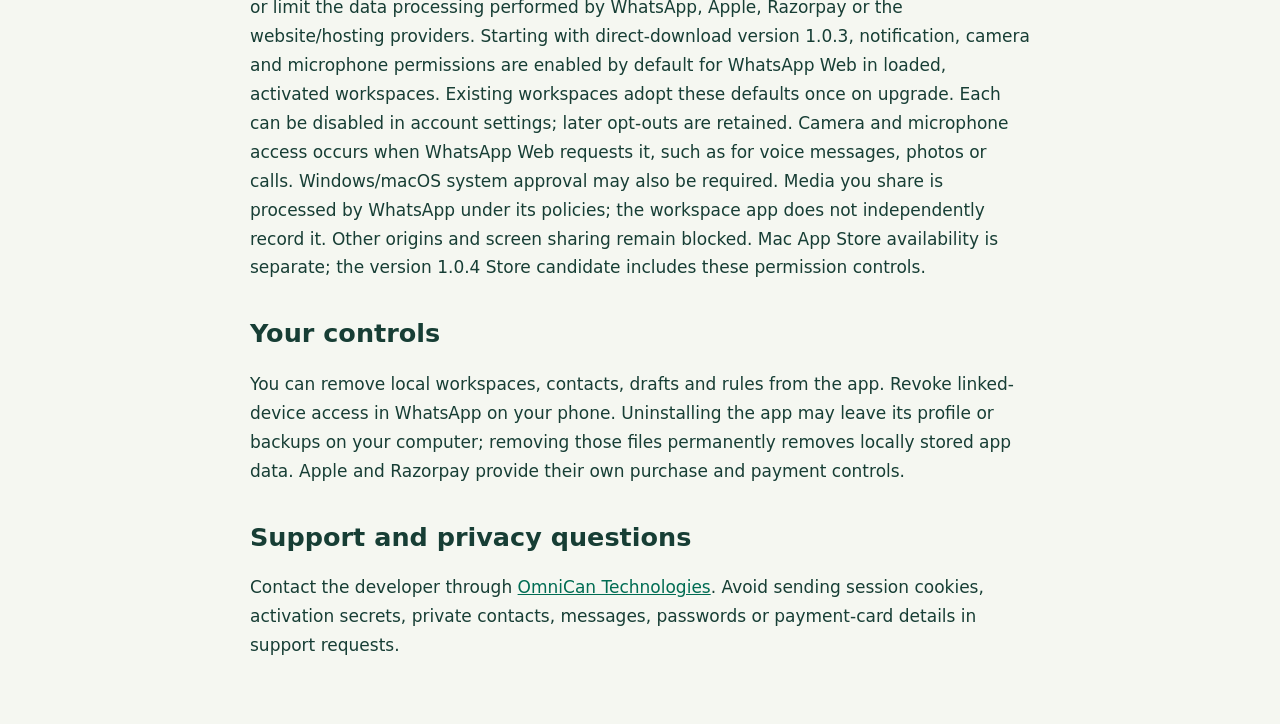
==== commit 04c5c6bf: "Prepare profile photo release 1.0.12 downloads and privacy copy" ====
--- a/privacy.html
+++ b/privacy.html
@@ -1 +1 @@
-<!doctype html><html lang="en"><meta charset="utf-8"><meta name="viewport" content="width=device-width,initial-scale=1"><title>Privacy · WhatsApp Tools</title><style>body{font:17px/1.7 system-ui,sans-serif;max-width:780px;margin:64px auto;padding:0 24px;color:#173e35;background:#f5f7f1}h1,h2{line-height:1.2}h2{margin-top:36px}a{color:#006c53}small{color:#52645d}</style><main><a href="./">← WhatsApp Tools</a><h1>Privacy</h1><small>Updated 10 November 2026</small><p>WhatsApp Tools is independent desktop software developed by Shivam Patsariya, operating as OmniCan Technologies. It is not affiliated with WhatsApp or Meta.</p><h2>Data stored on your computer</h2><p>The app stores workspace names, account phone numbers, tags, preferences, imported contact lists, drafts, message templates, reply rules and self-reported campaign history in your local app profile. Linked WhatsApp sessions keep browser data, including session credentials and cookies, in separate local profiles. Protect access to your computer and its backups.</p><p>The notification history keeps up to 100 recent alerts, including their titles, message previews, workspace names and timestamps. The app encrypts the history on your device when secure storage is available. You can delete it with Clear history.</p><p>Broadcast and reply assistance prepare messages for your review. They do not automatically read incoming conversations or send unattended replies. Opening a prepared chat shares its recipient number and message with WhatsApp.</p><h2>WhatsApp and other third-party services</h2><p>The embedded WhatsApp Web service communicates directly with WhatsApp. Information you provide there, including your account, contacts and communications, is handled by WhatsApp under its own policies. That processing is separate from the app's local workspace storage. Read <a href="https://www.whatsapp.com/legal/privacy-policy">WhatsApp's privacy policy</a> and use WhatsApp's account controls for service data requests.</p><h2>Mac App Store purchases</h2><p>Apple processes Store purchases. The Store edition uses Apple's StoreKit to verify app ownership locally. The native verification returns the verification result, app bundle identifier and Store environment to the app. It does not send your receipt, Apple account credentials or transaction to an OmniCan licensing server. Direct-download activation keys do not unlock the Store edition.</p><h2>Direct-download licensing</h2><p>The separate direct-download licensing service uses live payment verification. Its checkout provider is Razorpay. An order records a hashed installation identifier, provider order/payment identifiers, price, currency and payment status. Requests are rate-limited using a server-secret hash of the requesting IP address and a time bucket. The hosting provider may also maintain access logs. These records support purchase verification, renewal and refunds. Payment details entered into Razorpay's checkout are handled by Razorpay; the app does not store card numbers. Read <a href="https://razorpay.com/privacy/">Razorpay's privacy policy</a>.</p><h2>Analytics and permissions</h2><p>The app does not include a developer analytics or advertising SDK. This does not describe or limit the data processing performed by WhatsApp, Apple, Razorpay or the website/hosting providers. Starting with direct-download version 1.0.3, notification, camera and microphone permissions are enabled by default for WhatsApp Web in loaded, activated workspaces. Existing workspaces adopt these defaults once on upgrade. Each can be disabled in account settings; later opt-outs are retained. Camera and microphone access occurs when WhatsApp Web requests it, such as for voice messages, photos or calls. Windows/macOS system approval may also be required. Media you share is processed by WhatsApp under its policies; the workspace app does not independently record it. Other origins and screen sharing remain blocked. Mac App Store availability is separate; the version 1.0.4 Store candidate includes these permission controls.</p><h2>Your controls</h2><p>You can remove local workspaces, contacts, drafts and rules from the app. Revoke linked-device access in WhatsApp on your phone. Uninstalling the app may leave its profile or backups on your computer; removing those files permanently removes locally stored app data. Apple and Razorpay provide their own purchase and payment controls.</p><h2>Support and privacy questions</h2><p>Contact the developer through <a href="https://omnican.ca">OmniCan Technologies</a>. Avoid sending session cookies, activation secrets, private contacts, messages, passwords or payment-card details in support requests.</p></main></html>
+<!doctype html><html lang="en"><meta charset="utf-8"><meta name="viewport" content="width=device-width,initial-scale=1"><title>Privacy · WhatsApp Tools</title><style>body{font:17px/1.7 system-ui,sans-serif;max-width:780px;margin:64px auto;padding:0 24px;color:#173e35;background:#f5f7f1}h1,h2{line-height:1.2}h2{margin-top:36px}a{color:#006c53}small{color:#52645d}</style><main><a href="./">← WhatsApp Tools</a><h1>Privacy</h1><small>Updated 10 November 2026</small><p>WhatsApp Tools is independent desktop software developed by Shivam Patsariya, operating as OmniCan Technologies. It is not affiliated with WhatsApp or Meta.</p><h2>Data stored on your computer</h2><p>The app stores workspace names, account phone numbers, cached profile pictures, tags, preferences, imported contact lists, drafts, message templates, reply rules and self-reported campaign history in your local app profile. Linked WhatsApp sessions keep browser data, including session credentials and cookies, in separate local profiles. Protect access to your computer and its backups.</p><p>The notification history keeps up to 100 recent alerts, including their titles, message previews, workspace names and timestamps. The app encrypts the history on your device when secure storage is available. You can delete it with Clear history.</p><p>Broadcast and reply assistance prepare messages for your review. They do not automatically read incoming conversations or send unattended replies. Opening a prepared chat shares its recipient number and message with WhatsApp.</p><h2>WhatsApp and other third-party services</h2><p>The embedded WhatsApp Web service communicates directly with WhatsApp. Information you provide there, including your account, contacts and communications, is handled by WhatsApp under its own policies. That processing is separate from the app's local workspace storage. Read <a href="https://www.whatsapp.com/legal/privacy-policy">WhatsApp's privacy policy</a> and use WhatsApp's account controls for service data requests.</p><h2>Mac App Store purchases</h2><p>Apple processes Store purchases. The Store edition uses Apple's StoreKit to verify app ownership locally. The native verification returns the verification result, app bundle identifier and Store environment to the app. It does not send your receipt, Apple account credentials or transaction to an OmniCan licensing server. Direct-download activation keys do not unlock the Store edition.</p><h2>Direct-download licensing</h2><p>The separate direct-download licensing service uses live payment verification. Its checkout provider is Razorpay. An order records a hashed installation identifier, provider order/payment identifiers, price, currency and payment status. Requests are rate-limited using a server-secret hash of the requesting IP address and a time bucket. The hosting provider may also maintain access logs. These records support purchase verification, renewal and refunds. Payment details entered into Razorpay's checkout are handled by Razorpay; the app does not store card numbers. Read <a href="https://razorpay.com/privacy/">Razorpay's privacy policy</a>.</p><h2>Analytics and permissions</h2><p>The app does not include a developer analytics or advertising SDK. This does not describe or limit the data processing performed by WhatsApp, Apple, Razorpay or the website/hosting providers. Starting with direct-download version 1.0.3, notification, camera and microphone permissions are enabled by default for WhatsApp Web in loaded, activated workspaces. Existing workspaces adopt these defaults once on upgrade. Each can be disabled in account settings; later opt-outs are retained. Camera and microphone access occurs when WhatsApp Web requests it, such as for voice messages, photos or calls. Windows/macOS system approval may also be required. Media you share is processed by WhatsApp under its policies; the workspace app does not independently record it. Other origins and screen sharing remain blocked. Mac App Store availability is separate; the version 1.0.4 Store candidate includes these permission controls.</p><h2>Your controls</h2><p>You can remove local workspaces, contacts, drafts and rules from the app. Revoke linked-device access in WhatsApp on your phone. Uninstalling the app may leave its profile or backups on your computer; removing those files permanently removes locally stored app data. Apple and Razorpay provide their own purchase and payment controls.</p><h2>Support and privacy questions</h2><p>Contact the developer through <a href="https://omnican.ca">OmniCan Technologies</a>. Avoid sending session cookies, activation secrets, private contacts, messages, passwords or payment-card details in support requests.</p></main></html>
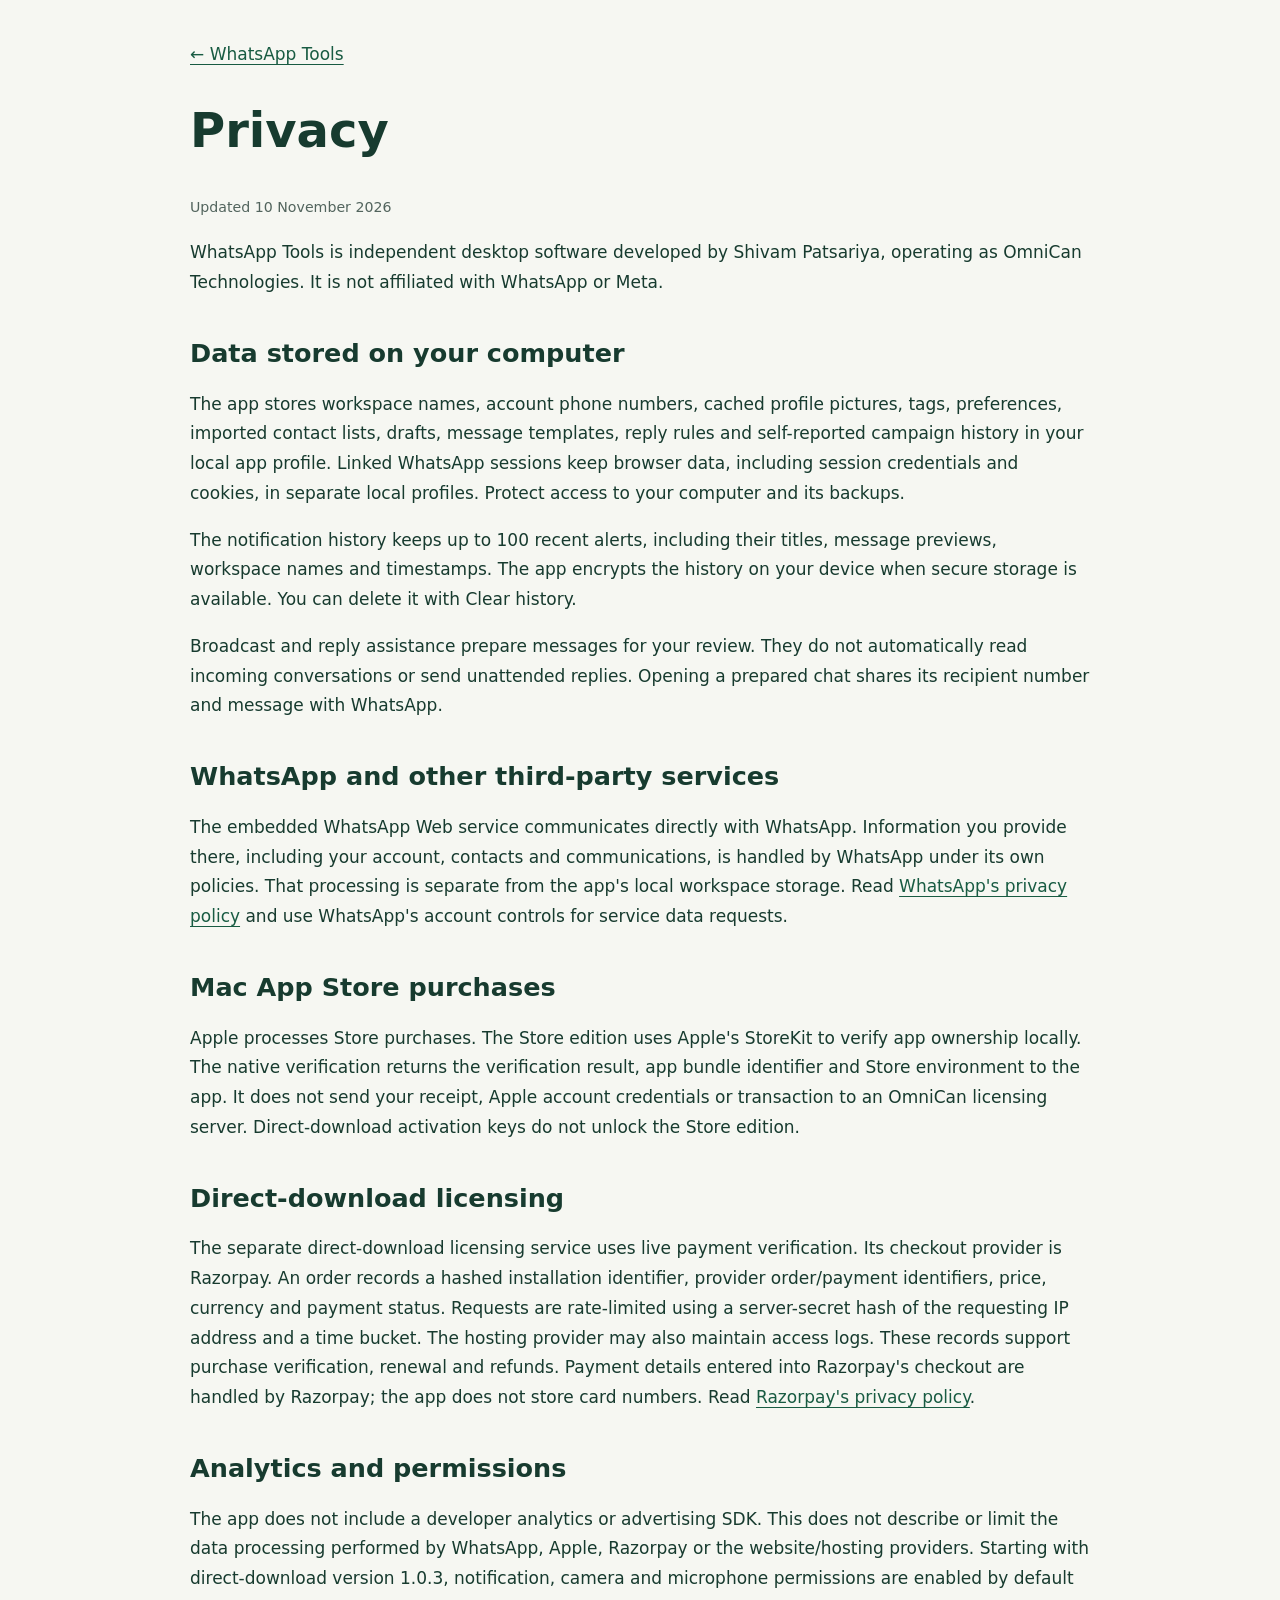
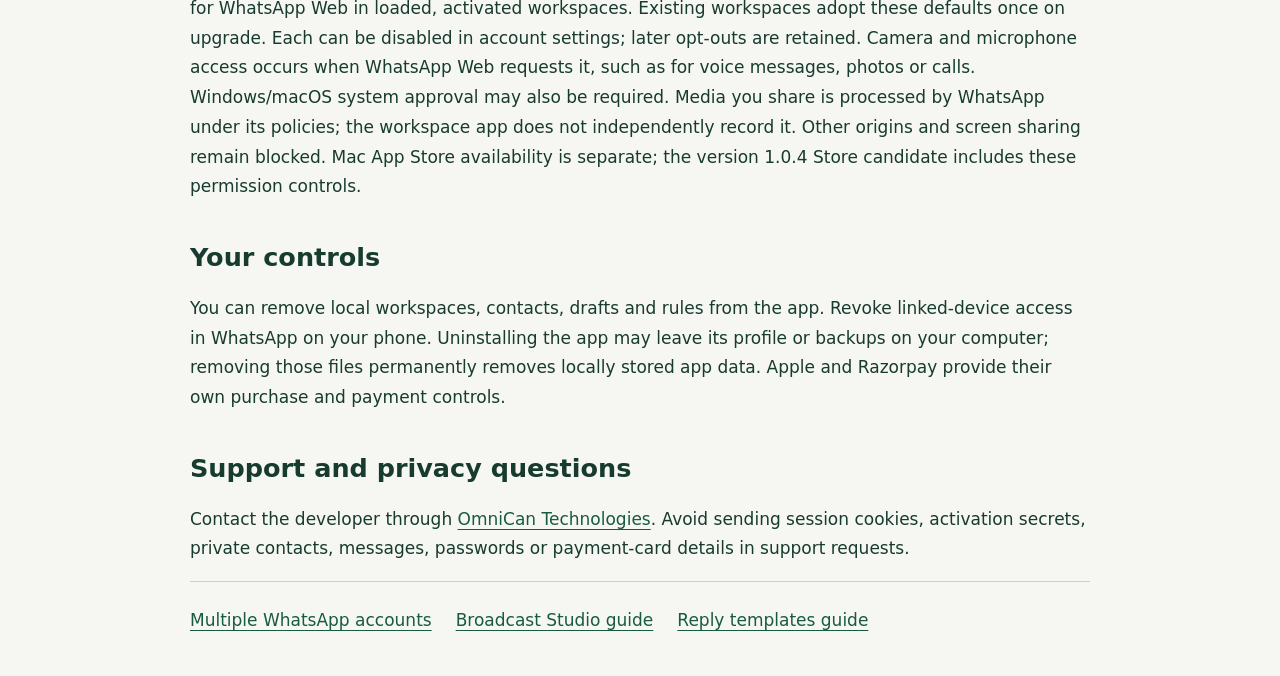
==== commit f1d90025: "Improve SEO metadata, feature guides and trial clarity; preserve 1.0.13 downloads" ====
--- a/privacy.html
+++ b/privacy.html
@@ -1 +1 @@
-<!doctype html><html lang="en"><meta charset="utf-8"><meta name="viewport" content="width=device-width,initial-scale=1"><title>Privacy · WhatsApp Tools</title><style>body{font:17px/1.7 system-ui,sans-serif;max-width:780px;margin:64px auto;padding:0 24px;color:#173e35;background:#f5f7f1}h1,h2{line-height:1.2}h2{margin-top:36px}a{color:#006c53}small{color:#52645d}</style><main><a href="./">← WhatsApp Tools</a><h1>Privacy</h1><small>Updated 10 November 2026</small><p>WhatsApp Tools is independent desktop software developed by Shivam Patsariya, operating as OmniCan Technologies. It is not affiliated with WhatsApp or Meta.</p><h2>Data stored on your computer</h2><p>The app stores workspace names, account phone numbers, cached profile pictures, tags, preferences, imported contact lists, drafts, message templates, reply rules and self-reported campaign history in your local app profile. Linked WhatsApp sessions keep browser data, including session credentials and cookies, in separate local profiles. Protect access to your computer and its backups.</p><p>The notification history keeps up to 100 recent alerts, including their titles, message previews, workspace names and timestamps. The app encrypts the history on your device when secure storage is available. You can delete it with Clear history.</p><p>Broadcast and reply assistance prepare messages for your review. They do not automatically read incoming conversations or send unattended replies. Opening a prepared chat shares its recipient number and message with WhatsApp.</p><h2>WhatsApp and other third-party services</h2><p>The embedded WhatsApp Web service communicates directly with WhatsApp. Information you provide there, including your account, contacts and communications, is handled by WhatsApp under its own policies. That processing is separate from the app's local workspace storage. Read <a href="https://www.whatsapp.com/legal/privacy-policy">WhatsApp's privacy policy</a> and use WhatsApp's account controls for service data requests.</p><h2>Mac App Store purchases</h2><p>Apple processes Store purchases. The Store edition uses Apple's StoreKit to verify app ownership locally. The native verification returns the verification result, app bundle identifier and Store environment to the app. It does not send your receipt, Apple account credentials or transaction to an OmniCan licensing server. Direct-download activation keys do not unlock the Store edition.</p><h2>Direct-download licensing</h2><p>The separate direct-download licensing service uses live payment verification. Its checkout provider is Razorpay. An order records a hashed installation identifier, provider order/payment identifiers, price, currency and payment status. Requests are rate-limited using a server-secret hash of the requesting IP address and a time bucket. The hosting provider may also maintain access logs. These records support purchase verification, renewal and refunds. Payment details entered into Razorpay's checkout are handled by Razorpay; the app does not store card numbers. Read <a href="https://razorpay.com/privacy/">Razorpay's privacy policy</a>.</p><h2>Analytics and permissions</h2><p>The app does not include a developer analytics or advertising SDK. This does not describe or limit the data processing performed by WhatsApp, Apple, Razorpay or the website/hosting providers. Starting with direct-download version 1.0.3, notification, camera and microphone permissions are enabled by default for WhatsApp Web in loaded, activated workspaces. Existing workspaces adopt these defaults once on upgrade. Each can be disabled in account settings; later opt-outs are retained. Camera and microphone access occurs when WhatsApp Web requests it, such as for voice messages, photos or calls. Windows/macOS system approval may also be required. Media you share is processed by WhatsApp under its policies; the workspace app does not independently record it. Other origins and screen sharing remain blocked. Mac App Store availability is separate; the version 1.0.4 Store candidate includes these permission controls.</p><h2>Your controls</h2><p>You can remove local workspaces, contacts, drafts and rules from the app. Revoke linked-device access in WhatsApp on your phone. Uninstalling the app may leave its profile or backups on your computer; removing those files permanently removes locally stored app data. Apple and Razorpay provide their own purchase and payment controls.</p><h2>Support and privacy questions</h2><p>Contact the developer through <a href="https://omnican.ca">OmniCan Technologies</a>. Avoid sending session cookies, activation secrets, private contacts, messages, passwords or payment-card details in support requests.</p></main></html>
+<!doctype html><html lang="en"><head><meta charset="utf-8"><meta name="viewport" content="width=device-width,initial-scale=1"><meta name="description" content="Learn what WhatsApp Tools stores locally, how linked WhatsApp sessions work, and how purchases, notifications and third-party services handle data."><meta name="theme-color" content="#173c31"><link rel="canonical" href="https://spatsariya.github.io/whatsapp-tools/privacy.html"><meta name="robots" content="index,follow,max-image-preview:large"><meta property="og:site_name" content="WhatsApp Tools"><meta property="og:locale" content="en_US"><meta property="og:type" content="website"><meta property="og:url" content="https://spatsariya.github.io/whatsapp-tools/privacy.html"><meta property="og:title" content="WhatsApp Tools Privacy — Local Data & Linked Sessions"><meta property="og:description" content="Learn what WhatsApp Tools stores locally, how linked WhatsApp sessions work, and how purchases, notifications and third-party services handle data."><meta property="og:image" content="https://spatsariya.github.io/whatsapp-tools/assets/workspace.png"><meta property="og:image:width" content="1424"><meta property="og:image:height" content="921"><meta property="og:image:alt" content="WhatsApp Tools desktop workspace with example accounts"><meta name="twitter:card" content="summary_large_image"><meta name="twitter:title" content="WhatsApp Tools Privacy — Local Data & Linked Sessions"><meta name="twitter:description" content="Learn what WhatsApp Tools stores locally, how linked WhatsApp sessions work, and how purchases, notifications and third-party services handle data."><meta name="twitter:image" content="https://spatsariya.github.io/whatsapp-tools/assets/workspace.png"><title>WhatsApp Tools Privacy — Local Data & Linked Sessions</title><script type="application/ld+json">{"@context":"https://schema.org","@graph":[{"@type":"WebPage","@id":"https://spatsariya.github.io/whatsapp-tools/privacy.html#page","url":"https://spatsariya.github.io/whatsapp-tools/privacy.html","name":"WhatsApp Tools Privacy — Local Data & Linked Sessions","description":"Learn what WhatsApp Tools stores locally, how linked WhatsApp sessions work, and how purchases, notifications and third-party services handle data.","isPartOf":{"@id":"https://spatsariya.github.io/whatsapp-tools/#website"},"inLanguage":"en"},{"@type":"BreadcrumbList","itemListElement":[{"@type":"ListItem","position":1,"name":"WhatsApp Tools","item":"https://spatsariya.github.io/whatsapp-tools/"},{"@type":"ListItem","position":2,"name":"WhatsApp Tools Privacy — Local Data & Linked Sessions","item":"https://spatsariya.github.io/whatsapp-tools/privacy.html"}]}]}</script><style>body{font:17px/1.7 system-ui,sans-serif;max-width:780px;margin:64px auto;padding:0 24px;color:#173e35;background:#f5f7f1}h1,h2{line-height:1.2}h2{margin-top:36px}a{color:#006c53}small{color:#52645d}</style><link rel="icon" href="assets/mark.svg"><link rel="stylesheet" href="guide.css"></head><body><a class="skip" href="#main">Skip to content</a><main id="main"><a href="./">← WhatsApp Tools</a><h1>Privacy</h1><small>Updated 10 November 2026</small><p>WhatsApp Tools is independent desktop software developed by Shivam Patsariya, operating as OmniCan Technologies. It is not affiliated with WhatsApp or Meta.</p><h2>Data stored on your computer</h2><p>The app stores workspace names, account phone numbers, cached profile pictures, tags, preferences, imported contact lists, drafts, message templates, reply rules and self-reported campaign history in your local app profile. Linked WhatsApp sessions keep browser data, including session credentials and cookies, in separate local profiles. Protect access to your computer and its backups.</p><p>The notification history keeps up to 100 recent alerts, including their titles, message previews, workspace names and timestamps. The app encrypts the history on your device when secure storage is available. You can delete it with Clear history.</p><p>Broadcast and reply assistance prepare messages for your review. They do not automatically read incoming conversations or send unattended replies. Opening a prepared chat shares its recipient number and message with WhatsApp.</p><h2>WhatsApp and other third-party services</h2><p>The embedded WhatsApp Web service communicates directly with WhatsApp. Information you provide there, including your account, contacts and communications, is handled by WhatsApp under its own policies. That processing is separate from the app's local workspace storage. Read <a href="https://www.whatsapp.com/legal/privacy-policy">WhatsApp's privacy policy</a> and use WhatsApp's account controls for service data requests.</p><h2>Mac App Store purchases</h2><p>Apple processes Store purchases. The Store edition uses Apple's StoreKit to verify app ownership locally. The native verification returns the verification result, app bundle identifier and Store environment to the app. It does not send your receipt, Apple account credentials or transaction to an OmniCan licensing server. Direct-download activation keys do not unlock the Store edition.</p><h2>Direct-download licensing</h2><p>The separate direct-download licensing service uses live payment verification. Its checkout provider is Razorpay. An order records a hashed installation identifier, provider order/payment identifiers, price, currency and payment status. Requests are rate-limited using a server-secret hash of the requesting IP address and a time bucket. The hosting provider may also maintain access logs. These records support purchase verification, renewal and refunds. Payment details entered into Razorpay's checkout are handled by Razorpay; the app does not store card numbers. Read <a href="https://razorpay.com/privacy/">Razorpay's privacy policy</a>.</p><h2>Analytics and permissions</h2><p>The app does not include a developer analytics or advertising SDK. This does not describe or limit the data processing performed by WhatsApp, Apple, Razorpay or the website/hosting providers. Starting with direct-download version 1.0.3, notification, camera and microphone permissions are enabled by default for WhatsApp Web in loaded, activated workspaces. Existing workspaces adopt these defaults once on upgrade. Each can be disabled in account settings; later opt-outs are retained. Camera and microphone access occurs when WhatsApp Web requests it, such as for voice messages, photos or calls. Windows/macOS system approval may also be required. Media you share is processed by WhatsApp under its policies; the workspace app does not independently record it. Other origins and screen sharing remain blocked. Mac App Store availability is separate; the version 1.0.4 Store candidate includes these permission controls.</p><h2>Your controls</h2><p>You can remove local workspaces, contacts, drafts and rules from the app. Revoke linked-device access in WhatsApp on your phone. Uninstalling the app may leave its profile or backups on your computer; removing those files permanently removes locally stored app data. Apple and Razorpay provide their own purchase and payment controls.</p><h2>Support and privacy questions</h2><p>Contact the developer through <a href="https://omnican.ca">OmniCan Technologies</a>. Avoid sending session cookies, activation secrets, private contacts, messages, passwords or payment-card details in support requests.</p><nav class="related" aria-label="Feature guides"><a href="multiple-whatsapp-accounts.html">Multiple WhatsApp accounts</a><a href="broadcast-studio.html">Broadcast Studio guide</a><a href="whatsapp-reply-templates.html">Reply templates guide</a></nav></main></body></html>
--- a/guide.css
+++ b/guide.css
@@ -0,0 +1 @@
+body{font:17px/1.75 system-ui,sans-serif;max-width:900px;margin:40px auto;padding:0 24px;color:#173b2f;background:#f6f7f2}h1,h2{line-height:1.2}h1{font-size:clamp(32px,5vw,48px)}h2{margin-top:40px}a{color:#185b42;text-underline-offset:4px}nav{display:flex;flex-wrap:wrap;gap:14px 24px}main{margin:40px 0}img{width:100%;height:auto;border:1px solid #dce3d8;border-radius:12px}li{margin:12px 0}.cta{background:#e7efdf;padding:24px;border-radius:12px;margin:40px 0}.cta h2{margin-top:0}.related,footer{border-top:1px solid #c7d3c1;padding-top:24px}footer{font-size:14px}.skip{position:absolute;top:-100px}.skip:focus{top:0;background:white;padding:10px}a:focus-visible{outline:3px solid #185b42;outline-offset:4px}
